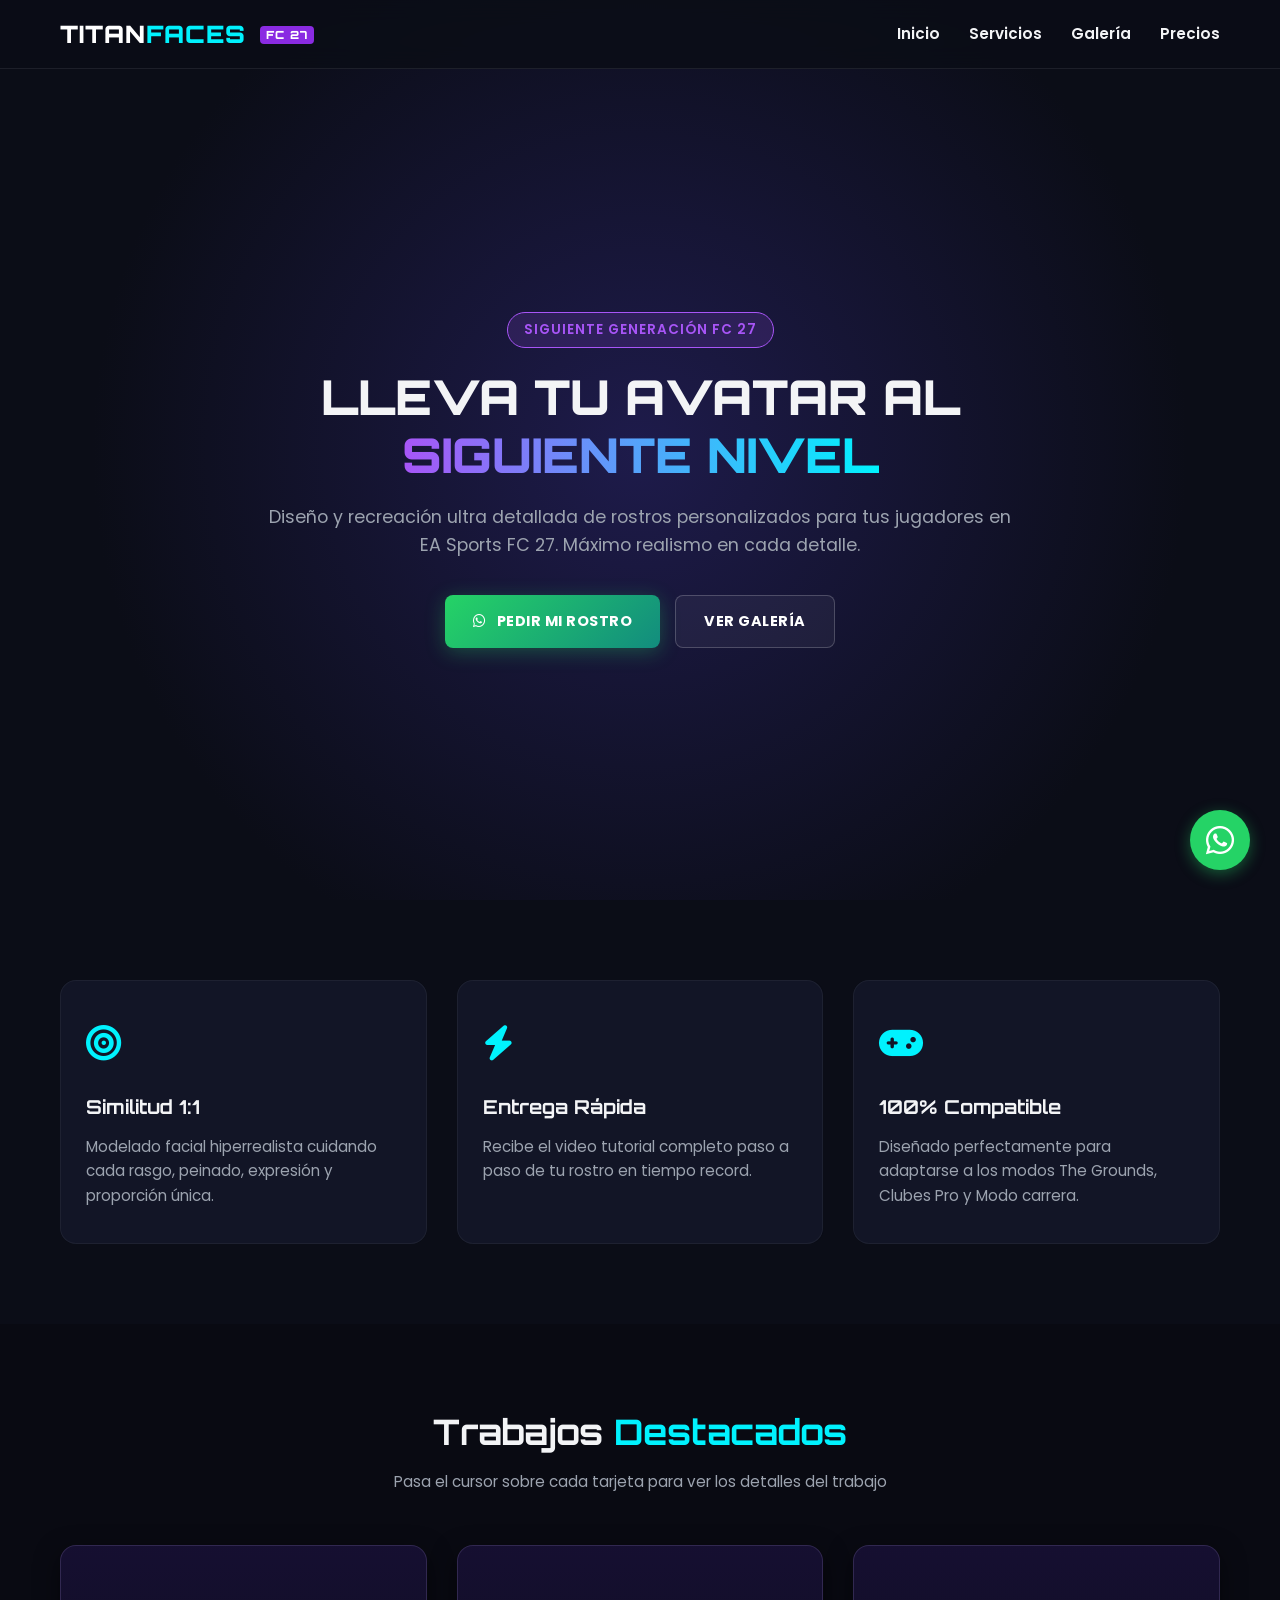
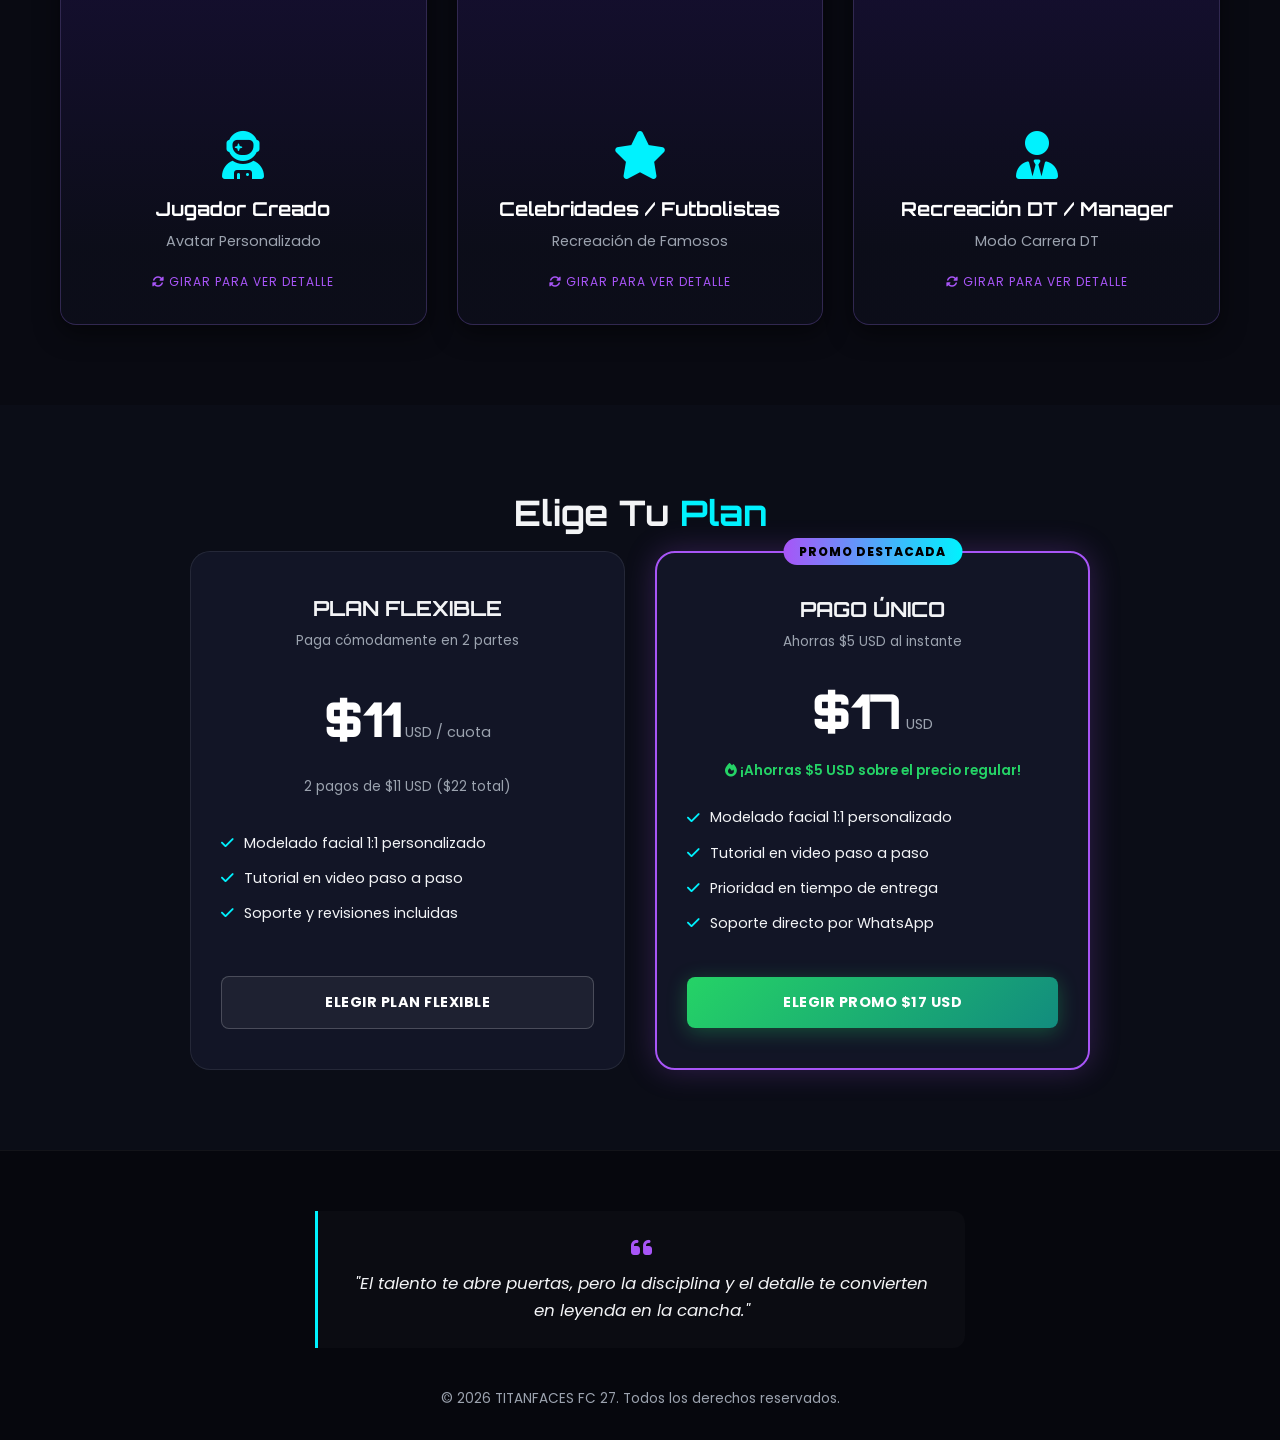
==== index.html @ 2d02bc4e "Add files via upload" ====
<!DOCTYPE html>
<html lang="es">
<head>
  <meta charset="UTF-8">
  <meta name="viewport" content="width=device-width, initial-scale=1.0">
  <title>TitanFaces - Rostros Personalizados FC 27</title>
  <link rel="stylesheet" href="style.css">
  <!-- Google Fonts & Font Awesome Icons -->
  <link rel="preconnect" href="https://fonts.googleapis.com">
  <link rel="preconnect" href="https://fonts.gstatic.com" crossorigin>
  <link href="https://fonts.googleapis.com/css2?family=Orbitron:wght@600;800;900&family=Poppins:wght@300;400;600;700&display=swap" rel="stylesheet">
  <link rel="stylesheet" href="https://cdnjs.cloudflare.com/ajax/libs/font-awesome/6.4.0/css/all.min.css">
</head>
<body>

  <!-- Encabezado / Navegación -->
  <header class="header">
    <div class="container logo-container">
      <a href="#" class="logo">TITAN<span>FACES</span> <small>FC 27</small></a>
      <nav class="nav">
        <a href="#inicio">Inicio</a>
        <a href="#servicios">Servicios</a>
        <a href="#galeria">Galería</a>
        <a href="#precios">Precios</a>
      </nav>
    </div>
  </header>

  <!-- Sección Hero / Principal -->
  <section id="inicio" class="hero">
    <div class="hero-overlay"></div>
    <div class="container hero-content">
      <span class="badge">Siguiente Generación FC 27</span>
      <h1>LLEVA TU AVATAR AL <span>SIGUIENTE NIVEL</span></h1>
      <p>Diseño y recreación ultra detallada de rostros personalizados para tus jugadores en EA Sports FC 27. Máximo realismo en cada detalle.</p>
      <div class="hero-buttons">
        <a href="https://wa.me/5412345678?text=Hola,%20quiero%20cotizar%20un%20rostro%20personalizado%20para%20FC%2027" class="btn btn-primary" target="_blank">
          <i class="fa-brands fa-whatsapp"></i> Pedir Mi Rostro
        </a>
        <a href="#galeria" class="btn btn-secondary">Ver Galería</a>
      </div>
    </div>
  </section>

  <!-- Características / Por qué elegirnos -->
  <section id="servicios" class="features">
    <div class="container grid-3">
      <div class="card">
        <div class="card-icon"><i class="fa-solid fa-bullseye"></i></div>
        <h3>Similitud 1:1</h3>
        <p>Modelado facial hiperrealista cuidando cada rasgo, peinado, expresión y proporción única.</p>
      </div>
      <div class="card">
        <div class="card-icon"><i class="fa-solid fa-bolt"></i></div>
        <h3>Entrega Rápida</h3>
        <p>Recibe el video tutorial completo paso a paso de tu rostro en tiempo record.</p>
      </div>
      <div class="card">
        <div class="card-icon"><i class="fa-solid fa-gamepad"></i></div>
        <h3>100% Compatible</h3>
        <p>Diseñado perfectamente para adaptarse a los modos The Grounds, Clubes Pro y Modo carrera.</p>
      </div>
    </div>
  </section>

  <!-- Galería / Muestra de Rostros con Giro 180° -->
  <section id="galeria" class="gallery">
    <div class="container">
      <h2 class="section-title">Trabajos <span>Destacados</span></h2>
      <p class="gallery-subtitle">Pasa el cursor sobre cada tarjeta para ver los detalles del trabajo</p>
      
      <div class="grid-3">

        <!-- Tarjeta 1 -->
        <div class="flip-card">
          <div class="flip-card-inner">
            <!-- Frente -->
            <div class="flip-card-front" style="background-image: url('tu-foto-1.jpg');">
              <div class="card-overlay"></div>
              <div class="card-front-content">
                <i class="fa-solid fa-user-astronaut front-icon"></i>
                <h4>Jugador Creado</h4>
                <p>Avatar Personalizado</p>
                <span class="flip-hint"><i class="fa-solid fa-rotate"></i> Girar para ver detalle</span>
              </div>
            </div>
            <!-- Dorso (180°) -->
            <div class="flip-card-back" style="background-image: url('tu-foto-1.jpg');">
              <div class="card-back-darken"></div>
              <div class="card-back-content">
                <h4>Detalles de Recreación</h4>
                <ul>
                  <li><i class="fa-solid fa-check"></i> Escaneo facial basado en fotos reales</li>
                  <li><i class="fa-solid fa-check"></i> Proporciones de frente, nariz y mandíbula 1:1</li>
                  <li><i class="fa-solid fa-check"></i> Tono de piel y peinado exactos</li>
                </ul>
                <a href="https://wa.me/5412345678?text=Hola,%20quiero%20un%20rostro%20como%20el%20Jugador%20Creado" class="btn-card-action" target="_blank">Pedir este estilo</a>
              </div>
            </div>
          </div>
        </div>

        <!-- Tarjeta 2 -->
        <div class="flip-card">
          <div class="flip-card-inner">
            <!-- Frente -->
            <div class="flip-card-front" style="background-image: url('tu-foto-2.jpg');">
              <div class="card-overlay"></div>
              <div class="card-front-content">
                <i class="fa-solid fa-star front-icon"></i>
                <h4>Celebridades / Futbolistas</h4>
                <p>Recreación de Famosos</p>
                <span class="flip-hint"><i class="fa-solid fa-rotate"></i> Girar para ver detalle</span>
              </div>
            </div>
            <!-- Dorso (180°) -->
            <div class="flip-card-back" style="background-image: url('tu-foto-2.jpg');">
              <div class="card-back-darken"></div>
              <div class="card-back-content">
                <h4>Detalles de Recreación</h4>
                <ul>
                  <li><i class="fa-solid fa-check"></i> Réplica de estrellas y celebridades mundialmente conocidas</li>
                  <li><i class="fa-solid fa-check"></i> Modelado de ojos, cejas y expresiones icónicas</li>
                  <li><i class="fa-solid fa-check"></i> Ajuste perfecto para lucir en la cancha</li>
                </ul>
                <a href="https://wa.me/5412345678?text=Hola,%20quiero%20un%20rostro%20de%20Celebridad/Futbolista" class="btn-card-action" target="_blank">Pedir este estilo</a>
              </div>
            </div>
          </div>
        </div>

        <!-- Tarjeta 3 -->
        <div class="flip-card">
          <div class="flip-card-inner">
            <!-- Frente -->
            <div class="flip-card-front" style="background-image: url('tu-foto-3.jpg');">
              <div class="card-overlay"></div>
              <div class="card-front-content">
                <i class="fa-solid fa-user-tie front-icon"></i>
                <h4>Recreación DT / Manager</h4>
                <p>Modo Carrera DT</p>
                <span class="flip-hint"><i class="fa-solid fa-rotate"></i> Girar para ver detalle</span>
              </div>
            </div>
            <!-- Dorso (180°) -->
            <div class="flip-card-back" style="background-image: url('tu-foto-3.jpg');">
              <div class="card-back-darken"></div>
              <div class="card-back-content">
                <h4>Detalles de Recreación</h4>
                <ul>
                  <li><i class="fa-solid fa-check"></i> Rostro realista para Directores Técnicos</li>
                  <li><i class="fa-solid fa-check"></i> Rasgos maduros y expresiones de liderazgo</li>
                  <li><i class="fa-solid fa-check"></i> Ideal para vivir tu propio Modo Carrera DT</li>
                </ul>
                <a href="https://wa.me/5412345678?text=Hola,%20quiero%20un%20rostro%20para%20DT/Manager" class="btn-card-action" target="_blank">Pedir este estilo</a>
              </div>
            </div>
          </div>
        </div>

      </div>
    </div>
  </section>

  <!-- Sección Precios -->
  <section id="precios" class="pricing">
    <div class="container">
      <h2 class="section-title">Elige Tu <span>Plan</span></h2>
      <div class="pricing-grid">
        
        <!-- Opción 1 -->
        <div class="pricing-card">
          <div class="pricing-header">
            <h3>PLAN FLEXIBLE</h3>
            <p>Paga cómodamente en 2 partes</p>
          </div>
          <div class="price">
            <span class="amount">$11</span>
            <span class="currency">USD / cuota</span>
          </div>
          <p class="total-text">2 pagos de $11 USD ($22 total)</p>
          <ul class="pricing-features">
            <li><i class="fa-solid fa-check"></i> Modelado facial 1:1 personalizado</li>
            <li><i class="fa-solid fa-check"></i> Tutorial en video paso a paso</li>
            <li><i class="fa-solid fa-check"></i> Soporte y revisiones incluidas</li>
          </ul>
          <a href="https://wa.me/5412345678?text=Hola,%20quiero%20el%20Plan%20Flexible%20(2%20pagos%20de%2011%20USD)" class="btn btn-secondary btn-full" target="_blank">Elegir Plan Flexible</a>
        </div>

        <!-- Opción 2 -->
        <div class="pricing-card popular">
          <div class="popular-badge">PROMO DESTACADA</div>
          <div class="pricing-header">
            <h3>PAGO ÚNICO</h3>
            <p>Ahorras $5 USD al instante</p>
          </div>
          <div class="price">
            <span class="amount">$17</span>
            <span class="currency">USD</span>
          </div>
          <p class="savings-text"><i class="fa-solid fa-fire"></i> ¡Ahorras $5 USD sobre el precio regular!</p>
          <ul class="pricing-features">
            <li><i class="fa-solid fa-check"></i> Modelado facial 1:1 personalizado</li>
            <li><i class="fa-solid fa-check"></i> Tutorial en video paso a paso</li>
            <li><i class="fa-solid fa-check"></i> Prioridad en tiempo de entrega</li>
            <li><i class="fa-solid fa-check"></i> Soporte directo por WhatsApp</li>
          </ul>
          <a href="https://wa.me/5412345678?text=Hola,%20quiero%20aprovechar%20la%20Promoción%20Pago%20Único%20de%2017%20USD" class="btn btn-primary btn-full" target="_blank">Elegir Promo $17 USD</a>
        </div>

      </div>
    </div>
  </section>

  <!-- Botón Flotante de WhatsApp -->
  <a href="https://wa.me/5491133308593?text=Hola,%20me%20gustaría%20obtener%20información%20sobre%20los%20rostros%20personalizados" class="whatsapp-float" target="_blank" aria-label="Contacto por WhatsApp">
    <i class="fa-brands fa-whatsapp"></i>
  </a>

  <!-- Pie de Página -->
  <footer class="footer">
    <div class="container">
      <div class="quote-box">
        <i class="fa-solid fa-quote-left quote-icon"></i>
        <p class="quote-text">"El talento te abre puertas, pero la disciplina y el detalle te convierten en leyenda en la cancha."</p>
      </div>
      <div class="footer-bottom">
        <p>&copy; 2026 TITANFACES FC 27. Todos los derechos reservados.</p>
      </div>
    </div>
  </footer>

</body>
</html>
---- style.css ----
/* ==========================================
   RESET Y VARIABLES GLOBALES
   ========================================== */
:root {
  --bg-dark: #0b0d17;
  --bg-card: rgba(22, 27, 46, 0.7);
  --primary: #8a2be2;
  --primary-neon: #a855f7;
  --accent: #00f2fe;
  --text-main: #f3f4f6;
  --text-muted: #9ca3af;
  --font-title: 'Orbitron', sans-serif;
  --font-body: 'Poppins', sans-serif;
}

* {
  margin: 0;
  padding: 0;
  box-sizing: border-box;
}

html {
  scroll-behavior: smooth;
}

body {
  background-color: var(--bg-dark);
  color: var(--text-main);
  font-family: var(--font-body);
  line-height: 1.6;
  overflow-x: hidden;
}

.container {
  max-width: 1200px;
  margin: 0 auto;
  padding: 0 20px;
}

/* ==========================================
   ENCABEZADO / NAV
   ========================================== */
.header {
  position: fixed;
  top: 0;
  width: 100%;
  z-index: 100;
  background: rgba(11, 13, 23, 0.85);
  backdrop-filter: blur(12px);
  border-bottom: 1px solid rgba(255, 255, 255, 0.08);
  padding: 15px 0;
}

.logo-container {
  display: flex;
  justify-content: space-between;
  align-items: center;
}

.logo {
  font-family: var(--font-title);
  font-size: 1.5rem;
  font-weight: 900;
  color: #fff;
  text-decoration: none;
  letter-spacing: 1px;
}

.logo span {
  color: var(--accent);
}

.logo small {
  font-size: 0.7rem;
  background: var(--primary);
  padding: 2px 6px;
  border-radius: 4px;
  margin-left: 5px;
  vertical-align: middle;
}

.nav a {
  color: var(--text-main);
  text-decoration: none;
  margin-left: 25px;
  font-weight: 600;
  font-size: 0.95rem;
  transition: color 0.3s ease;
}

.nav a:hover {
  color: var(--accent);
}

/* ==========================================
   HERO SECTION
   ========================================== */
.hero {
  position: relative;
  min-height: 100vh;
  display: flex;
  align-items: center;
  justify-content: center;
  text-align: center;
  padding: 120px 0 60px;
  background: radial-gradient(circle at center, #1e1b4b 0%, var(--bg-dark) 70%);
}

.hero-content {
  position: relative;
  z-index: 2;
  max-width: 800px;
}

.badge {
  display: inline-block;
  padding: 6px 16px;
  background: rgba(168, 85, 247, 0.15);
  border: 1px solid var(--primary-neon);
  color: var(--primary-neon);
  border-radius: 50px;
  font-size: 0.85rem;
  font-weight: 600;
  text-transform: uppercase;
  letter-spacing: 1px;
  margin-bottom: 20px;
}

.hero h1 {
  font-family: var(--font-title);
  font-size: 3rem;
  line-height: 1.2;
  margin-bottom: 20px;
  font-weight: 900;
}

.hero h1 span {
  background: linear-gradient(90deg, var(--primary-neon), var(--accent));
  -webkit-background-clip: text;
  -webkit-text-fill-color: transparent;
}

.hero p {
  color: var(--text-muted);
  font-size: 1.1rem;
  margin-bottom: 35px;
}

.hero-buttons {
  display: flex;
  gap: 15px;
  justify-content: center;
  flex-wrap: wrap;
}

/* BOTONES */
.btn {
  display: inline-flex;
  align-items: center;
  justify-content: center;
  gap: 10px;
  padding: 14px 28px;
  border-radius: 8px;
  font-weight: 700;
  text-decoration: none;
  text-transform: uppercase;
  font-size: 0.9rem;
  letter-spacing: 0.5px;
  transition: all 0.3s ease;
}

.btn-primary {
  background: linear-gradient(135deg, #25d366, #128c7e);
  color: #fff;
  box-shadow: 0 4px 20px rgba(37, 211, 102, 0.3);
}

.btn-primary:hover {
  transform: translateY(-3px);
  box-shadow: 0 6px 25px rgba(37, 211, 102, 0.5);
}

.btn-secondary {
  background: rgba(255, 255, 255, 0.05);
  color: #fff;
  border: 1px solid rgba(255, 255, 255, 0.2);
}

.btn-secondary:hover {
  background: rgba(255, 255, 255, 0.15);
  border-color: #fff;
  transform: translateY(-3px);
}

/* ==========================================
   CARACTERÍSTICAS / TARJETAS
   ========================================== */
.features {
  padding: 80px 0;
}

.grid-3 {
  display: grid;
  grid-template-columns: repeat(auto-fit, minmax(300px, 1fr));
  gap: 30px;
}

.card {
  background: var(--bg-card);
  border: 1px solid rgba(255, 255, 255, 0.05);
  padding: 35px 25px;
  border-radius: 16px;
  backdrop-filter: blur(10px);
  transition: all 0.3s ease;
}

.card:hover {
  transform: translateY(-8px);
  border-color: var(--primary-neon);
  box-shadow: 0 10px 30px rgba(168, 85, 247, 0.2);
}

.card-icon {
  font-size: 2.2rem;
  color: var(--accent);
  margin-bottom: 20px;
}

.card h3 {
  font-family: var(--font-title);
  font-size: 1.2rem;
  margin-bottom: 12px;
}

.card p {
  color: var(--text-muted);
  font-size: 0.95rem;
}

/* ==========================================
   GALERÍA CON GIRO 180° (FLIP CARD EFFECT)
   ========================================== */
.gallery {
  padding: 80px 0;
  background: rgba(0, 0, 0, 0.2);
}

.section-title {
  text-align: center;
  font-family: var(--font-title);
  font-size: 2.2rem;
  margin-bottom: 10px;
}

.section-title span {
  color: var(--accent);
}

.gallery-subtitle {
  text-align: center;
  color: var(--text-muted);
  margin-bottom: 50px;
  font-size: 0.95rem;
}

/* Contenedor principal 3D */
.flip-card {
  background-color: transparent;
  height: 380px;
  perspective: 1000px;
}

.flip-card-inner {
  position: relative;
  width: 100%;
  height: 100%;
  text-align: center;
  transition: transform 0.8s cubic-bezier(0.175, 0.885, 0.32, 1.275);
  transform-style: preserve-3d;
  border-radius: 16px;
  box-shadow: 0 8px 25px rgba(0,0,0,0.5);
}

.flip-card:hover .flip-card-inner {
  transform: rotateY(180deg);
}

.flip-card-front, .flip-card-back {
  position: absolute;
  width: 100%;
  height: 100%;
  -webkit-backface-visibility: hidden;
  backface-visibility: hidden;
  border-radius: 16px;
  overflow: hidden;
  background-size: cover;
  background-position: center;
  border: 1px solid rgba(255, 255, 255, 0.1);
}

/* FRENTE */
.flip-card-front {
  background-color: #1a103c;
  display: flex;
  align-items: flex-end;
  justify-content: center;
}

.card-overlay {
  position: absolute;
  top: 0;
  left: 0;
  width: 100%;
  height: 100%;
  background: linear-gradient(to top, rgba(11, 13, 23, 0.95) 20%, rgba(11, 13, 23, 0.3) 100%);
}

.card-front-content {
  position: relative;
  z-index: 2;
  padding: 30px 20px;
  width: 100%;
}

.front-icon {
  font-size: 3rem;
  color: var(--accent);
  margin-bottom: 15px;
}

.card-front-content h4 {
  font-family: var(--font-title);
  font-size: 1.2rem;
  color: #fff;
  margin-bottom: 5px;
}

.card-front-content p {
  color: var(--text-muted);
  font-size: 0.9rem;
  margin-bottom: 15px;
}

.flip-hint {
  font-size: 0.75rem;
  color: var(--primary-neon);
  text-transform: uppercase;
  letter-spacing: 1px;
}

/* DORSO (180 DEGREES) */
.flip-card-back {
  background-color: #0d0722;
  transform: rotateY(180deg);
  display: flex;
  align-items: center;
  justify-content: center;
}

/* Fondo oscurecido para resaltar el detalle */
.card-back-darken {
  position: absolute;
  top: 0;
  left: 0;
  width: 100%;
  height: 100%;
  background: rgba(11, 13, 23, 0.88);
  backdrop-filter: blur(5px);
}

.card-back-content {
  position: relative;
  z-index: 2;
  padding: 25px;
  text-align: left;
}

.card-back-content h4 {
  font-family: var(--font-title);
  font-size: 1.1rem;
  color: var(--accent);
  margin-bottom: 15px;
  text-align: center;
}

.card-back-content ul {
  list-style: none;
  margin-bottom: 25px;
}

.card-back-content li {
  font-size: 0.85rem;
  color: var(--text-main);
  margin-bottom: 10px;
  display: flex;
  align-items: flex-start;
  gap: 8px;
}

.card-back-content li i {
  color: var(--primary-neon);
  margin-top: 3px;
}

.btn-card-action {
  display: block;
  text-align: center;
  background: var(--primary);
  color: #fff;
  text-decoration: none;
  padding: 10px;
  border-radius: 6px;
  font-weight: 600;
  font-size: 0.85rem;
  transition: background 0.3s ease;
}

.btn-card-action:hover {
  background: var(--primary-neon);
}

/* ==========================================
   SECCIÓN PRECIOS
   ========================================== */
.pricing {
  padding: 80px 0;
}

.pricing-grid {
  display: grid;
  grid-template-columns: repeat(auto-fit, minmax(300px, 1fr));
  gap: 30px;
  max-width: 900px;
  margin: 0 auto;
}

.pricing-card {
  background: var(--bg-card);
  border: 1px solid rgba(255, 255, 255, 0.08);
  border-radius: 20px;
  padding: 40px 30px;
  text-align: center;
  position: relative;
  backdrop-filter: blur(10px);
  display: flex;
  flex-direction: column;
  justify-content: space-between;
  transition: transform 0.3s ease;
}

.pricing-card:hover {
  transform: translateY(-5px);
}

.pricing-card.popular {
  border: 2px solid var(--primary-neon);
  box-shadow: 0 0 30px rgba(168, 85, 247, 0.25);
}

.popular-badge {
  position: absolute;
  top: -15px;
  left: 50%;
  transform: translateX(-50%);
  background: linear-gradient(90deg, var(--primary-neon), var(--accent));
  color: #000;
  font-weight: 800;
  font-size: 0.75rem;
  padding: 4px 16px;
  border-radius: 20px;
  text-transform: uppercase;
  letter-spacing: 1px;
}

.pricing-header h3 {
  font-family: var(--font-title);
  font-size: 1.3rem;
  margin-bottom: 5px;
}

.pricing-header p {
  color: var(--text-muted);
  font-size: 0.85rem;
  margin-bottom: 20px;
}

.price {
  margin-bottom: 10px;
}

.price .amount {
  font-family: var(--font-title);
  font-size: 3rem;
  font-weight: 900;
  color: #fff;
}

.price .currency {
  font-size: 0.9rem;
  color: var(--text-muted);
}

.total-text {
  font-size: 0.85rem;
  color: var(--text-muted);
  margin-bottom: 25px;
}

.savings-text {
  font-size: 0.85rem;
  color: #25d366;
  font-weight: 600;
  margin-bottom: 25px;
}

.pricing-features {
  list-style: none;
  text-align: left;
  margin-bottom: 30px;
}

.pricing-features li {
  font-size: 0.9rem;
  margin-bottom: 12px;
  color: var(--text-main);
  display: flex;
  align-items: center;
  gap: 10px;
}

.pricing-features li i {
  color: var(--accent);
}

.btn-full {
  width: 100%;
}

/* ==========================================
   BOTÓN FLOTANTE WHATSAPP
   ========================================== */
.whatsapp-float {
  position: fixed;
  bottom: 30px;
  right: 30px;
  width: 60px;
  height: 60px;
  background-color: #25d366;
  color: #fff;
  border-radius: 50%;
  display: flex;
  align-items: center;
  justify-content: center;
  font-size: 32px;
  box-shadow: 0 4px 15px rgba(37, 211, 102, 0.4);
  z-index: 1000;
  text-decoration: none;
  transition: all 0.3s ease;
  animation: pulse 2s infinite;
}

.whatsapp-float:hover {
  transform: scale(1.1);
  background-color: #20ba5a;
}

@keyframes pulse {
  0% { box-shadow: 0 0 0 0 rgba(37, 211, 102, 0.6); }
  70% { box-shadow: 0 0 0 15px rgba(37, 211, 102, 0); }
  100% { box-shadow: 0 0 0 0 rgba(37, 211, 102, 0); }
}

/* ==========================================
   FOOTER
   ========================================== */
.footer {
  background: #06070d;
  padding: 60px 0 30px;
  border-top: 1px solid rgba(255, 255, 255, 0.05);
  text-align: center;
}

.quote-box {
  max-width: 650px;
  margin: 0 auto 40px;
  padding: 25px;
  border-left: 3px solid var(--accent);
  background: rgba(255, 255, 255, 0.02);
  border-radius: 0 12px 12px 0;
}

.quote-icon {
  font-size: 1.5rem;
  color: var(--primary-neon);
  margin-bottom: 10px;
}

.quote-text {
  font-style: italic;
  font-size: 1.05rem;
  color: var(--text-main);
}

.footer-bottom p {
  color: var(--text-muted);
  font-size: 0.85rem;
}

/* RESPONSIVE */
@media (max-width: 768px) {
  .hero h1 {
    font-size: 2.1rem;
  }
  .nav {
    display: none;
  }
  .logo-container {
    justify-content: center;
  }
}
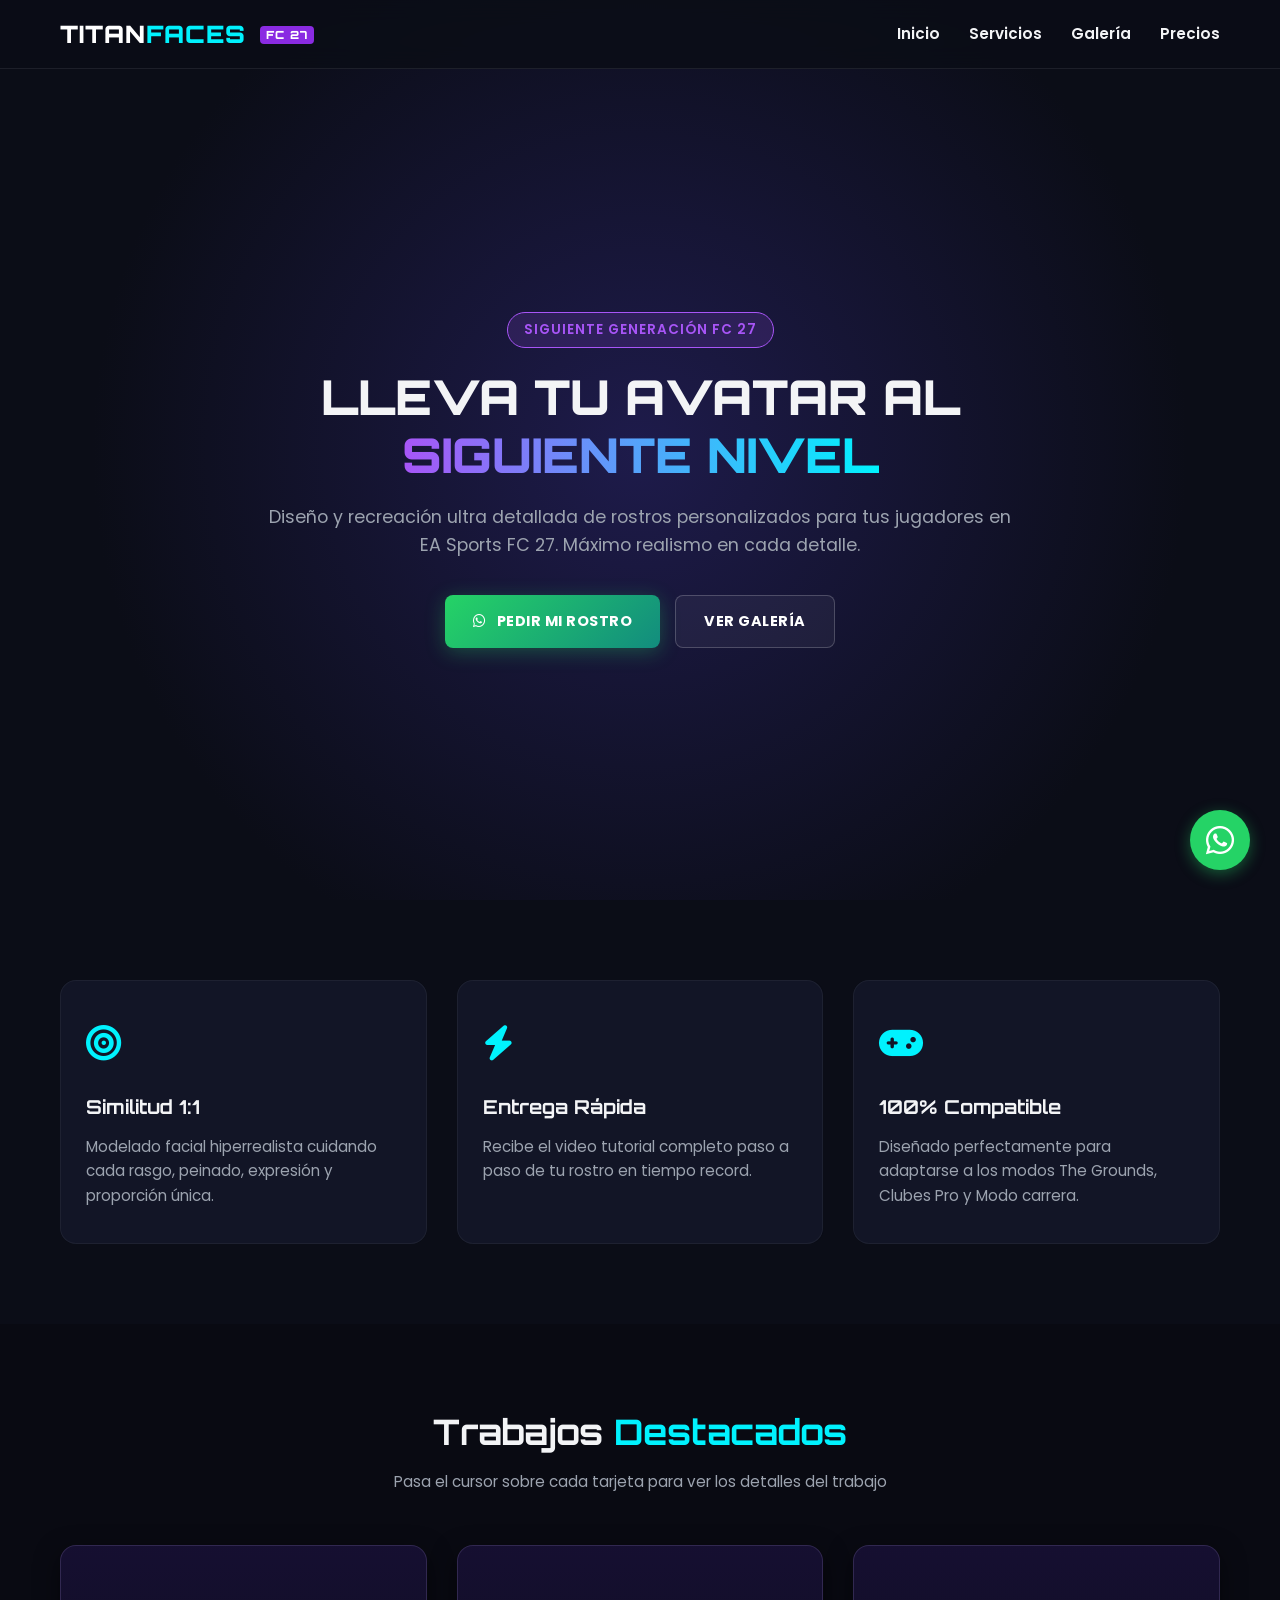
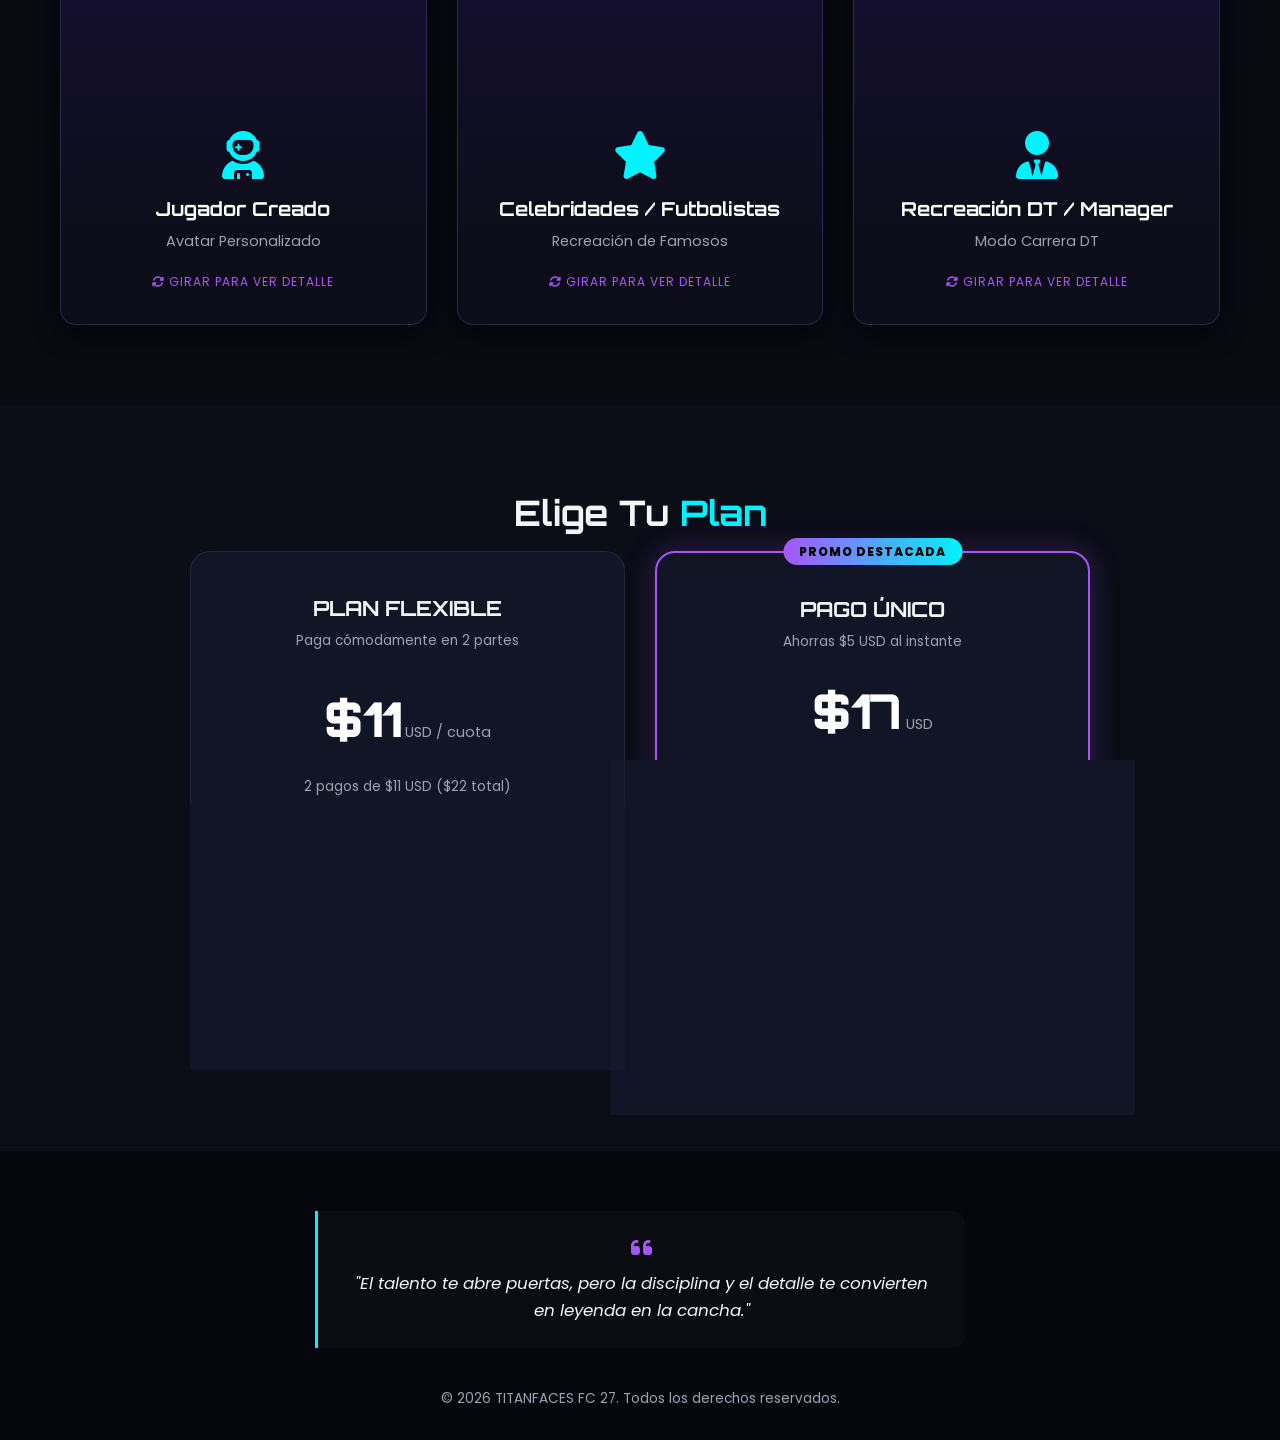
==== commit 46f7c435: "Add files via upload" ====
--- a/index.html
+++ b/index.html
@@ -213,7 +213,7 @@
   </section>
 
   <!-- Botón Flotante de WhatsApp -->
-  <a href="https://wa.me/5491133308593?text=Hola,%20me%20gustaría%20obtener%20información%20sobre%20los%20rostros%20personalizados" class="whatsapp-float" target="_blank" aria-label="Contacto por WhatsApp">
+  <a href="https://wa.me/+541133308593?text=Hola,%20me%20gustaría%20obtener%20información%20sobre%20los%20rostros%20personalizados" class="whatsapp-float" target="_blank" aria-label="Contacto por WhatsApp">
     <i class="fa-brands fa-whatsapp"></i>
   </a>
 
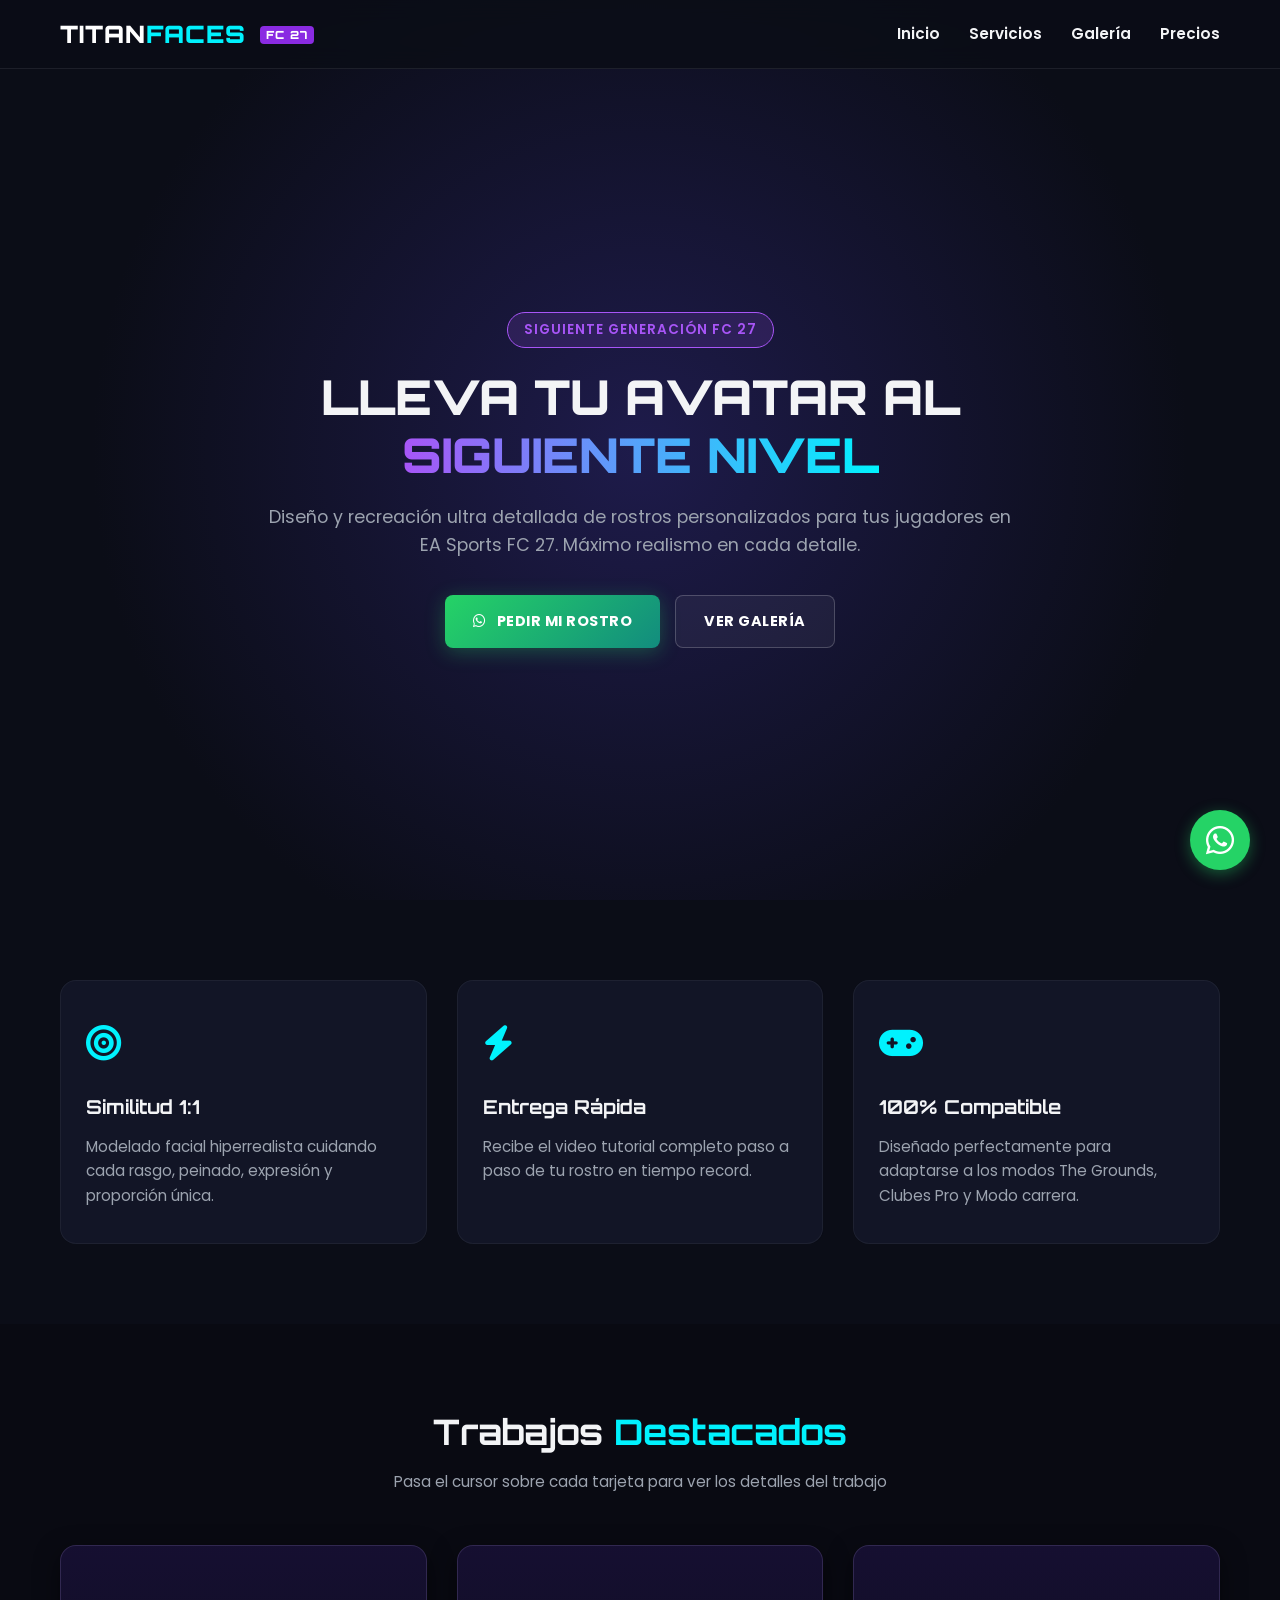
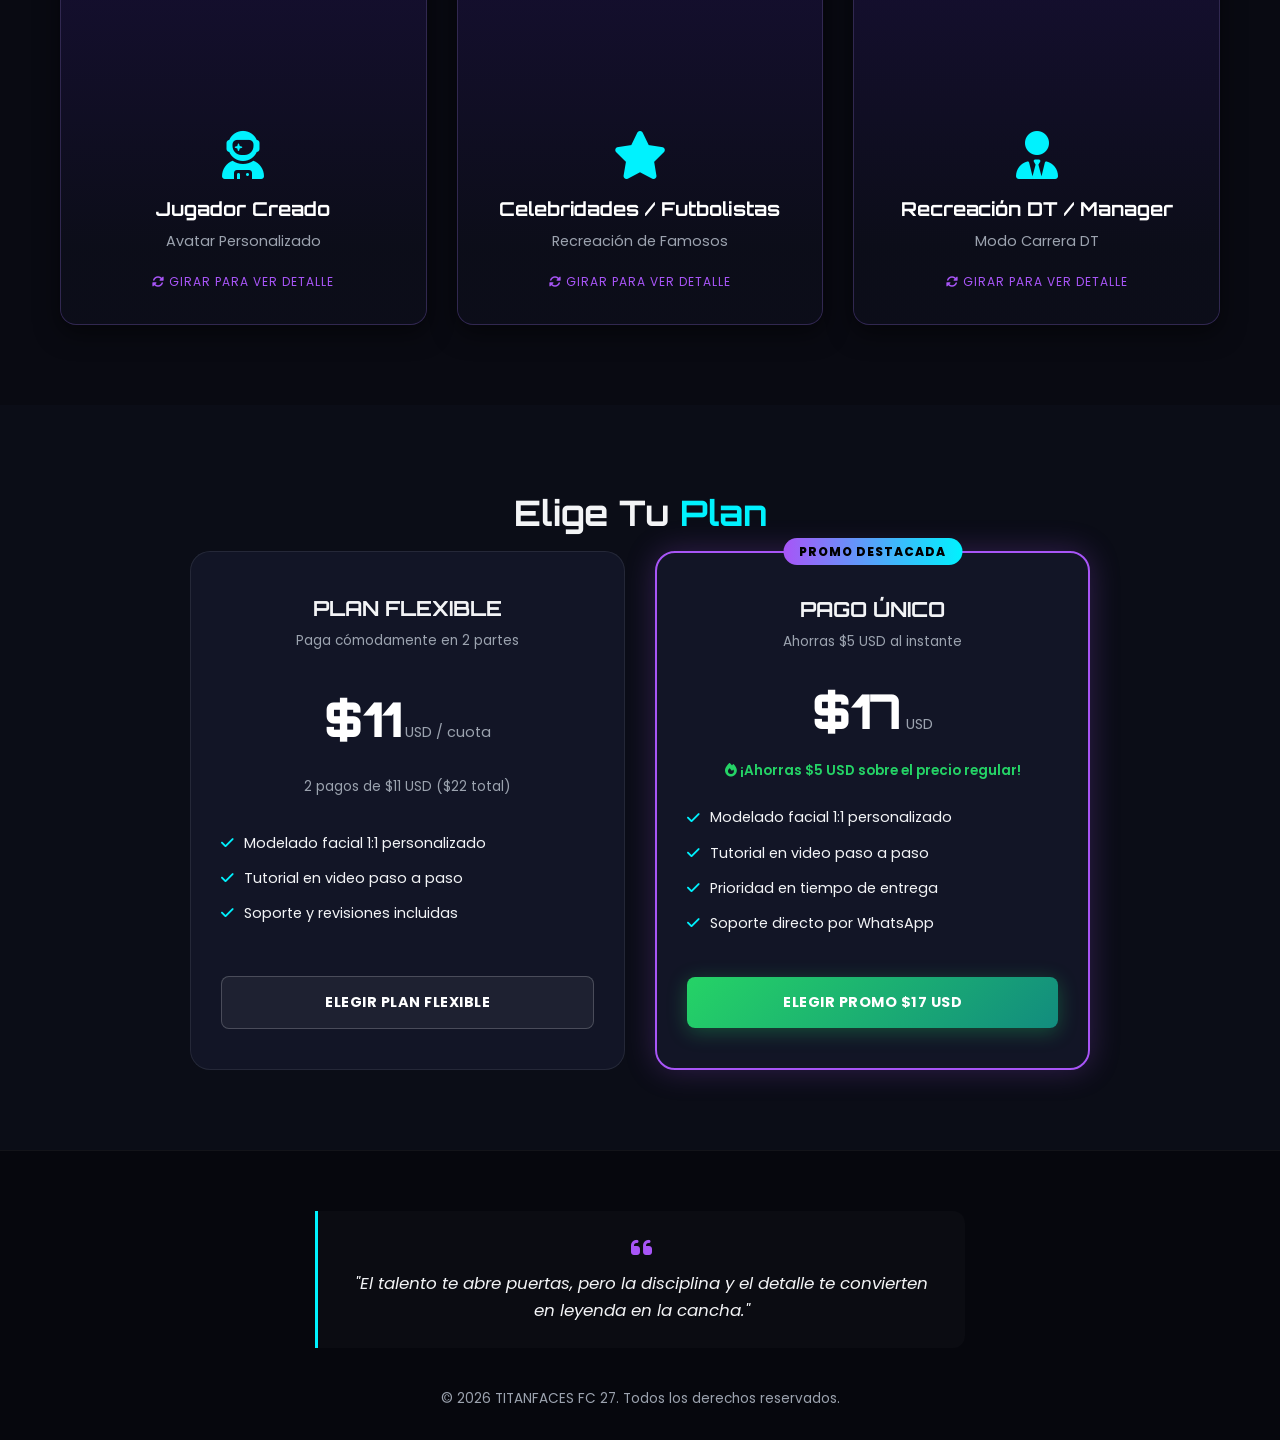
==== commit 031d38a4: "Add files via upload" ====
--- a/index.html
+++ b/index.html
@@ -34,7 +34,7 @@
       <h1>LLEVA TU AVATAR AL <span>SIGUIENTE NIVEL</span></h1>
       <p>Diseño y recreación ultra detallada de rostros personalizados para tus jugadores en EA Sports FC 27. Máximo realismo en cada detalle.</p>
       <div class="hero-buttons">
-        <a href="https://wa.me/5412345678?text=Hola,%20quiero%20cotizar%20un%20rostro%20personalizado%20para%20FC%2027" class="btn btn-primary" target="_blank">
+        <a href="https://wa.me/541133308593?text=Hola,%20quiero%20cotizar%20un%20rostro%20personalizado%20para%20FC%2027" class="btn btn-primary" target="_blank">
           <i class="fa-brands fa-whatsapp"></i> Pedir Mi Rostro
         </a>
         <a href="#galeria" class="btn btn-secondary">Ver Galería</a>
@@ -94,7 +94,7 @@
                   <li><i class="fa-solid fa-check"></i> Proporciones de frente, nariz y mandíbula 1:1</li>
                   <li><i class="fa-solid fa-check"></i> Tono de piel y peinado exactos</li>
                 </ul>
-                <a href="https://wa.me/5412345678?text=Hola,%20quiero%20un%20rostro%20como%20el%20Jugador%20Creado" class="btn-card-action" target="_blank">Pedir este estilo</a>
+                <a href="https://wa.me/541133308593?text=Hola,%20quiero%20un%20rostro%20como%20el%20Jugador%20Creado" class="btn-card-action" target="_blank">Pedir este estilo</a>
               </div>
             </div>
           </div>
@@ -123,7 +123,7 @@
                   <li><i class="fa-solid fa-check"></i> Modelado de ojos, cejas y expresiones icónicas</li>
                   <li><i class="fa-solid fa-check"></i> Ajuste perfecto para lucir en la cancha</li>
                 </ul>
-                <a href="https://wa.me/5412345678?text=Hola,%20quiero%20un%20rostro%20de%20Celebridad/Futbolista" class="btn-card-action" target="_blank">Pedir este estilo</a>
+                <a href="https://wa.me/541133308593?text=Hola,%20quiero%20un%20rostro%20de%20Celebridad/Futbolista" class="btn-card-action" target="_blank">Pedir este estilo</a>
               </div>
             </div>
           </div>
@@ -152,7 +152,7 @@
                   <li><i class="fa-solid fa-check"></i> Rasgos maduros y expresiones de liderazgo</li>
                   <li><i class="fa-solid fa-check"></i> Ideal para vivir tu propio Modo Carrera DT</li>
                 </ul>
-                <a href="https://wa.me/5412345678?text=Hola,%20quiero%20un%20rostro%20para%20DT/Manager" class="btn-card-action" target="_blank">Pedir este estilo</a>
+                <a href="https://wa.me/541133308593?text=Hola,%20quiero%20un%20rostro%20para%20DT/Manager" class="btn-card-action" target="_blank">Pedir este estilo</a>
               </div>
             </div>
           </div>
@@ -184,7 +184,7 @@
             <li><i class="fa-solid fa-check"></i> Tutorial en video paso a paso</li>
             <li><i class="fa-solid fa-check"></i> Soporte y revisiones incluidas</li>
           </ul>
-          <a href="https://wa.me/5412345678?text=Hola,%20quiero%20el%20Plan%20Flexible%20(2%20pagos%20de%2011%20USD)" class="btn btn-secondary btn-full" target="_blank">Elegir Plan Flexible</a>
+          <a href="https://wa.me/541133308593?text=Hola,%20quiero%20el%20Plan%20Flexible%20(2%20pagos%20de%2011%20USD)" class="btn btn-secondary btn-full" target="_blank">Elegir Plan Flexible</a>
         </div>
 
         <!-- Opción 2 -->
@@ -205,7 +205,7 @@
             <li><i class="fa-solid fa-check"></i> Prioridad en tiempo de entrega</li>
             <li><i class="fa-solid fa-check"></i> Soporte directo por WhatsApp</li>
           </ul>
-          <a href="https://wa.me/5412345678?text=Hola,%20quiero%20aprovechar%20la%20Promoción%20Pago%20Único%20de%2017%20USD" class="btn btn-primary btn-full" target="_blank">Elegir Promo $17 USD</a>
+          <a href="https://wa.me/541133308593?text=Hola,%20quiero%20aprovechar%20la%20Promoción%20Pago%20Único%20de%2017%20USD" class="btn btn-primary btn-full" target="_blank">Elegir Promo $17 USD</a>
         </div>
 
       </div>
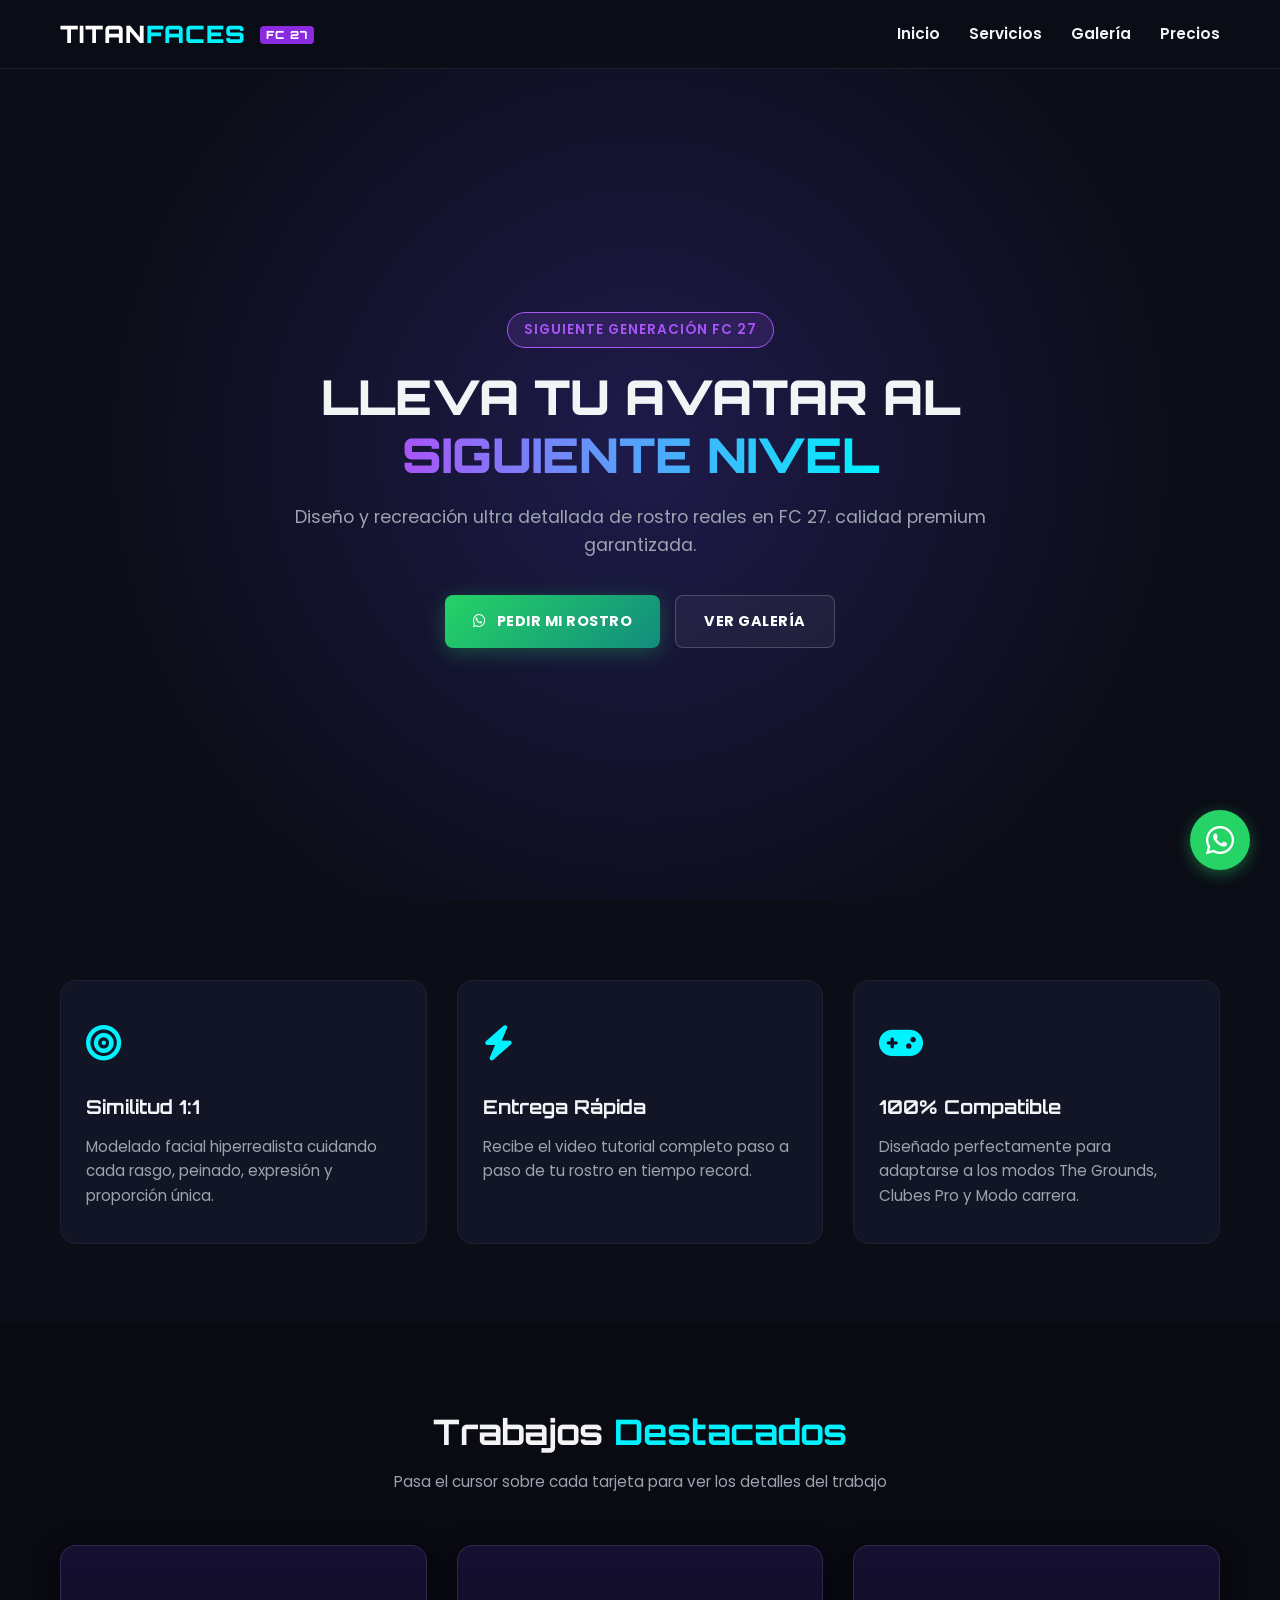
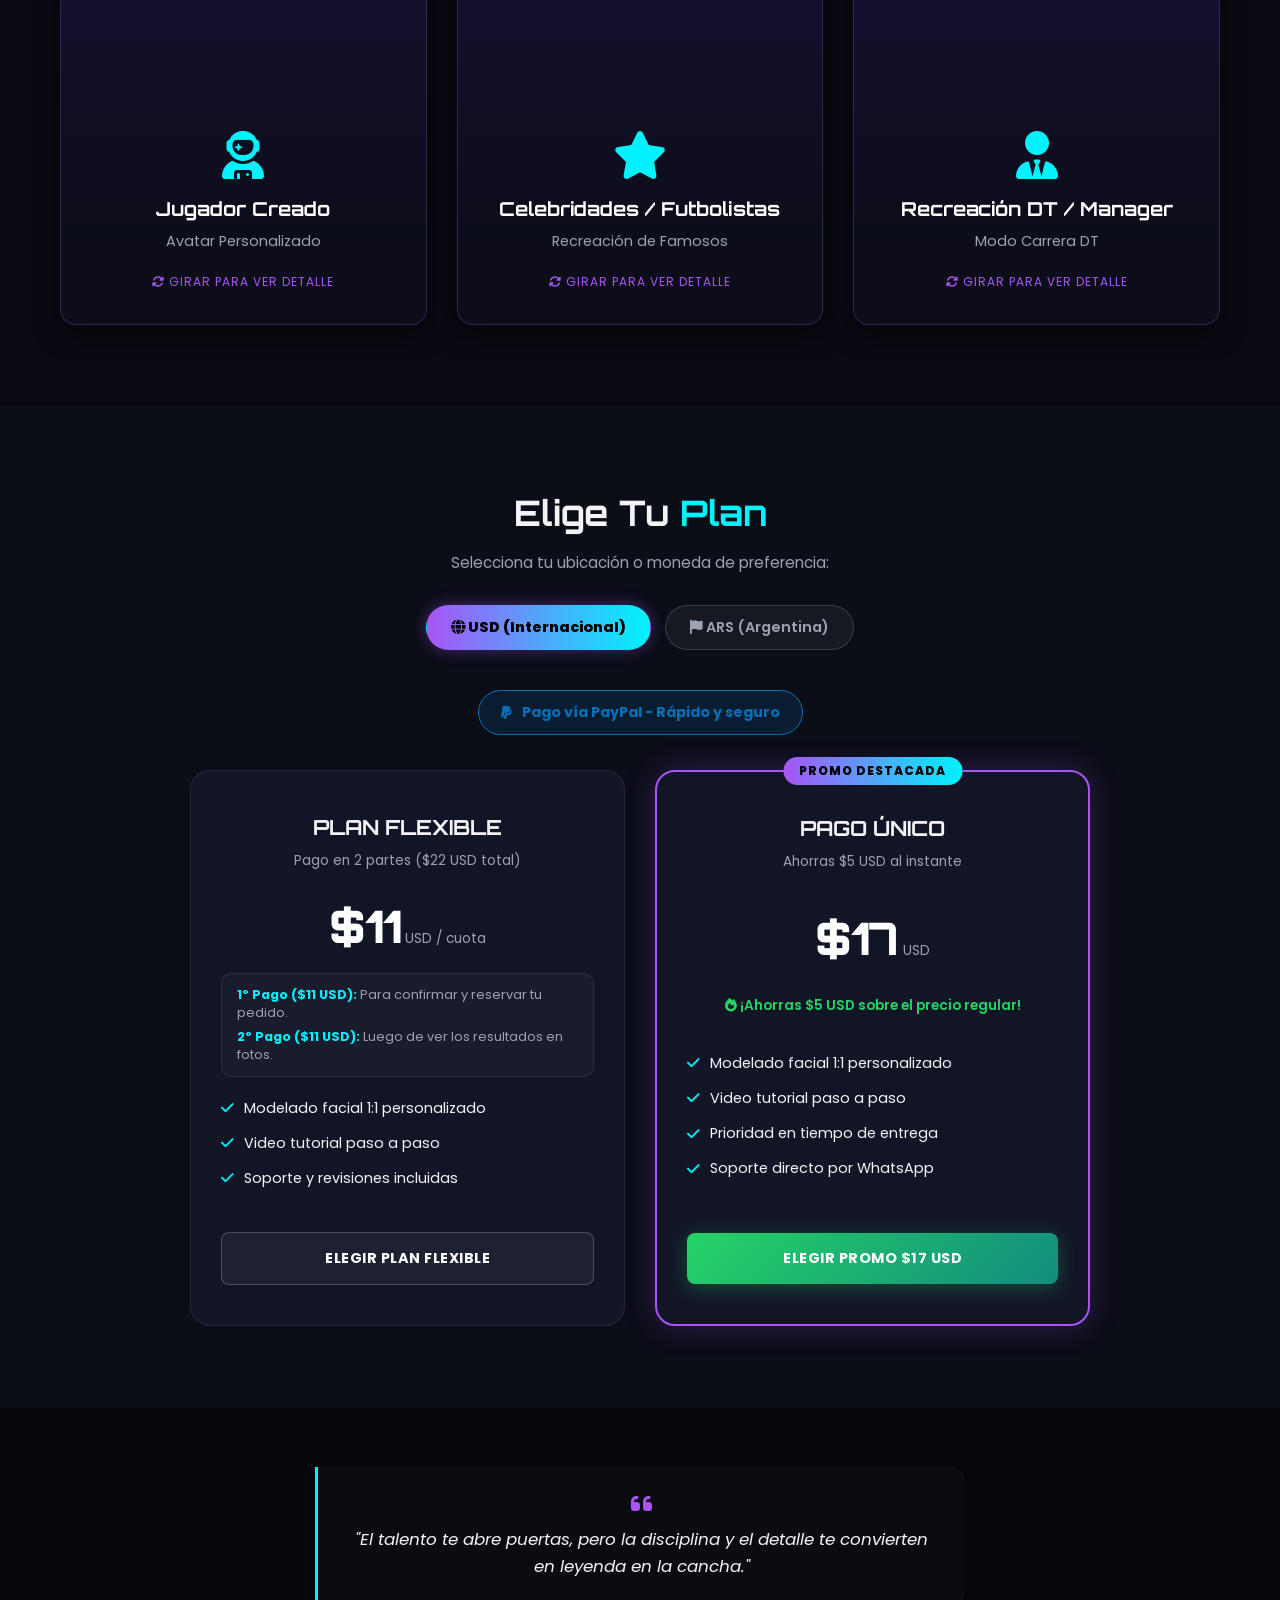
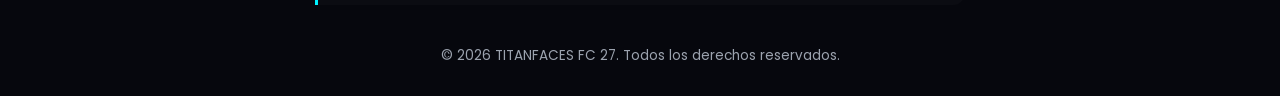
==== commit 51337e74: "Add files via upload" ====
--- a/index.html
+++ b/index.html
@@ -32,7 +32,7 @@
     <div class="container hero-content">
       <span class="badge">Siguiente Generación FC 27</span>
       <h1>LLEVA TU AVATAR AL <span>SIGUIENTE NIVEL</span></h1>
-      <p>Diseño y recreación ultra detallada de rostros personalizados para tus jugadores en EA Sports FC 27. Máximo realismo en cada detalle.</p>
+      <p>Diseño y recreación ultra detallada de rostro reales en FC 27. calidad premium garantizada.</p>
       <div class="hero-buttons">
         <a href="https://wa.me/541133308593?text=Hola,%20quiero%20cotizar%20un%20rostro%20personalizado%20para%20FC%2027" class="btn btn-primary" target="_blank">
           <i class="fa-brands fa-whatsapp"></i> Pedir Mi Rostro
@@ -75,7 +75,7 @@
         <div class="flip-card">
           <div class="flip-card-inner">
             <!-- Frente -->
-            <div class="flip-card-front" style="background-image: url('tu-foto-1.jpg');">
+            <div class="flip-card-front" style="background-image: url('1000303642.jpg');">
               <div class="card-overlay"></div>
               <div class="card-front-content">
                 <i class="fa-solid fa-user-astronaut front-icon"></i>
@@ -85,7 +85,7 @@
               </div>
             </div>
             <!-- Dorso (180°) -->
-            <div class="flip-card-back" style="background-image: url('tu-foto-1.jpg');">
+            <div class="flip-card-back" style="background-image: url('1000303642.jpg');">
               <div class="card-back-darken"></div>
               <div class="card-back-content">
                 <h4>Detalles de Recreación</h4>
@@ -104,7 +104,7 @@
         <div class="flip-card">
           <div class="flip-card-inner">
             <!-- Frente -->
-            <div class="flip-card-front" style="background-image: url('tu-foto-2.jpg');">
+            <div class="flip-card-front" style="background-image: url('1000301912.jpg');">
               <div class="card-overlay"></div>
               <div class="card-front-content">
                 <i class="fa-solid fa-star front-icon"></i>
@@ -114,13 +114,13 @@
               </div>
             </div>
             <!-- Dorso (180°) -->
-            <div class="flip-card-back" style="background-image: url('tu-foto-2.jpg');">
+            <div class="flip-card-back" style="background-image: url('1000301912.jpg');">
               <div class="card-back-darken"></div>
               <div class="card-back-content">
                 <h4>Detalles de Recreación</h4>
                 <ul>
                   <li><i class="fa-solid fa-check"></i> Réplica de estrellas y celebridades mundialmente conocidas</li>
-                  <li><i class="fa-solid fa-check"></i> Modelado de ojos, cejas y expresiones icónicas</li>
+                  <li><i class="fa-solid fa-check"></i> Modelado de ojos, cejas, barba y expresiones icónicas</li>
                   <li><i class="fa-solid fa-check"></i> Ajuste perfecto para lucir en la cancha</li>
                 </ul>
                 <a href="https://wa.me/541133308593?text=Hola,%20quiero%20un%20rostro%20de%20Celebridad/Futbolista" class="btn-card-action" target="_blank">Pedir este estilo</a>
@@ -133,7 +133,7 @@
         <div class="flip-card">
           <div class="flip-card-inner">
             <!-- Frente -->
-            <div class="flip-card-front" style="background-image: url('tu-foto-3.jpg');">
+            <div class="flip-card-front" style="background-image: url('1000305915.jpg');">
               <div class="card-overlay"></div>
               <div class="card-front-content">
                 <i class="fa-solid fa-user-tie front-icon"></i>
@@ -143,7 +143,7 @@
               </div>
             </div>
             <!-- Dorso (180°) -->
-            <div class="flip-card-back" style="background-image: url('tu-foto-3.jpg');">
+            <div class="flip-card-back" style="background-image: url('1000305915.jpg');">
               <div class="card-back-darken"></div>
               <div class="card-back-content">
                 <h4>Detalles de Recreación</h4>
@@ -166,46 +166,124 @@
   <section id="precios" class="pricing">
     <div class="container">
       <h2 class="section-title">Elige Tu <span>Plan</span></h2>
-      <div class="pricing-grid">
-        
-        <!-- Opción 1 -->
-        <div class="pricing-card">
-          <div class="pricing-header">
-            <h3>PLAN FLEXIBLE</h3>
-            <p>Paga cómodamente en 2 partes</p>
-          </div>
-          <div class="price">
-            <span class="amount">$11</span>
-            <span class="currency">USD / cuota</span>
-          </div>
-          <p class="total-text">2 pagos de $11 USD ($22 total)</p>
-          <ul class="pricing-features">
-            <li><i class="fa-solid fa-check"></i> Modelado facial 1:1 personalizado</li>
-            <li><i class="fa-solid fa-check"></i> Tutorial en video paso a paso</li>
-            <li><i class="fa-solid fa-check"></i> Soporte y revisiones incluidas</li>
-          </ul>
-          <a href="https://wa.me/541133308593?text=Hola,%20quiero%20el%20Plan%20Flexible%20(2%20pagos%20de%2011%20USD)" class="btn btn-secondary btn-full" target="_blank">Elegir Plan Flexible</a>
-        </div>
-
-        <!-- Opción 2 -->
-        <div class="pricing-card popular">
-          <div class="popular-badge">PROMO DESTACADA</div>
-          <div class="pricing-header">
-            <h3>PAGO ÚNICO</h3>
-            <p>Ahorras $5 USD al instante</p>
-          </div>
-          <div class="price">
-            <span class="amount">$17</span>
-            <span class="currency">USD</span>
-          </div>
-          <p class="savings-text"><i class="fa-solid fa-fire"></i> ¡Ahorras $5 USD sobre el precio regular!</p>
-          <ul class="pricing-features">
-            <li><i class="fa-solid fa-check"></i> Modelado facial 1:1 personalizado</li>
-            <li><i class="fa-solid fa-check"></i> Tutorial en video paso a paso</li>
-            <li><i class="fa-solid fa-check"></i> Prioridad en tiempo de entrega</li>
-            <li><i class="fa-solid fa-check"></i> Soporte directo por WhatsApp</li>
-          </ul>
-          <a href="https://wa.me/541133308593?text=Hola,%20quiero%20aprovechar%20la%20Promoción%20Pago%20Único%20de%2017%20USD" class="btn btn-primary btn-full" target="_blank">Elegir Promo $17 USD</a>
+      <p class="pricing-subtitle">Selecciona tu ubicación o moneda de preferencia:</p>
+      
+      <!-- Selector de Moneda / Región -->
+      <div class="currency-toggle-wrapper">
+        <input type="radio" id="usd-toggle" name="currency-toggle" checked>
+        <label for="usd-toggle" class="toggle-btn"><i class="fa-solid fa-globe"></i> USD (Internacional)</label>
+
+        <input type="radio" id="ars-toggle" name="currency-toggle">
+        <label for="ars-toggle" class="toggle-btn"><i class="fa-solid fa-flag"></i> ARS (Argentina)</label>
+
+        <!-- Bloque Precios Internacional (USD) -->
+        <div class="pricing-group usd-group">
+          <div class="payment-method-badge paypal-badge">
+            <i class="fa-brands fa-paypal"></i> Pago vía PayPal - Rápido y seguro
+          </div>
+          <div class="pricing-grid">
+            
+            <!-- Opción 1 USD -->
+            <div class="pricing-card">
+              <div class="pricing-header">
+                <h3>PLAN FLEXIBLE</h3>
+                <p>Pago en 2 partes ($22 USD total)</p>
+              </div>
+              <div class="price">
+                <span class="amount">$11</span>
+                <span class="currency">USD / cuota</span>
+              </div>
+              
+              <div class="payment-steps">
+                <p><span>1º Pago ($11 USD):</span> Para confirmar y reservar tu pedido.</p>
+                <p><span>2º Pago ($11 USD):</span> Luego de ver los resultados en fotos.</p>
+              </div>
+
+              <ul class="pricing-features">
+                <li><i class="fa-solid fa-check"></i> Modelado facial 1:1 personalizado</li>
+                <li><i class="fa-solid fa-check"></i> Video tutorial paso a paso</li>
+                <li><i class="fa-solid fa-check"></i> Soporte y revisiones incluidas</li>
+              </ul>
+              <a href="https://wa.me/541133308593?text=Hola,%20quiero%20el%20Plan%20Flexible%20en%20USD%20(2%20pagos%20de%2011%20USD)" class="btn btn-secondary btn-full" target="_blank">Elegir Plan Flexible</a>
+            </div>
+
+            <!-- Opción 2 USD -->
+            <div class="pricing-card popular">
+              <div class="popular-badge">PROMO DESTACADA</div>
+              <div class="pricing-header">
+                <h3>PAGO ÚNICO</h3>
+                <p>Ahorras $5 USD al instante</p>
+              </div>
+              <div class="price">
+                <span class="amount">$17</span>
+                <span class="currency">USD</span>
+              </div>
+              <p class="savings-text"><i class="fa-solid fa-fire"></i> ¡Ahorras $5 USD sobre el precio regular!</p>
+              <ul class="pricing-features">
+                <li><i class="fa-solid fa-check"></i> Modelado facial 1:1 personalizado</li>
+                <li><i class="fa-solid fa-check"></i> Video tutorial paso a paso</li>
+                <li><i class="fa-solid fa-check"></i> Prioridad en tiempo de entrega</li>
+                <li><i class="fa-solid fa-check"></i> Soporte directo por WhatsApp</li>
+              </ul>
+              <a href="https://wa.me/541133308593?text=Hola,%20quiero%20aprovechar%20la%20Promoción%20Pago%20Único%20de%2017%20USD" class="btn btn-primary btn-full" target="_blank">Elegir Promo $17 USD</a>
+            </div>
+
+          </div>
+        </div>
+
+        <!-- Bloque Precios Argentina (ARS) -->
+        <div class="pricing-group ars-group">
+          <div class="payment-method-badge mp-badge">
+            <i class="fa-solid fa-wallet"></i> Pago vía MercadoPago - Rápido y seguro
+          </div>
+          <div class="pricing-grid">
+            
+            <!-- Opción 1 ARS -->
+            <div class="pricing-card">
+              <div class="pricing-header">
+                <h3>PLAN FLEXIBLE</h3>
+                <p>Pago en 2 partes ($22 mil total)</p>
+              </div>
+              <div class="price">
+                <span class="amount">$11.000</span>
+                <span class="currency">ARS / cuota</span>
+              </div>
+              
+              <div class="payment-steps">
+                <p><span>1º Pago ($11 mil):</span> Para confirmar y reservar tu pedido.</p>
+                <p><span>2º Pago ($11 mil):</span> Luego de ver los resultados en fotos.</p>
+              </div>
+
+              <ul class="pricing-features">
+                <li><i class="fa-solid fa-check"></i> Modelado facial 1:1 personalizado</li>
+                <li><i class="fa-solid fa-check"></i> Video tutorial paso a paso</li>
+                <li><i class="fa-solid fa-check"></i> Soporte y revisiones incluidas</li>
+              </ul>
+              <a href="https://wa.me/541133308593?text=Hola,%20quiero%20el%20Plan%20Flexible%20en%20Pesos%20(2%20pagos%20de%20$11.000)" class="btn btn-secondary btn-full" target="_blank">Elegir Plan Flexible</a>
+            </div>
+
+            <!-- Opción 2 ARS -->
+            <div class="pricing-card popular">
+              <div class="popular-badge">PROMO DESTACADA</div>
+              <div class="pricing-header">
+                <h3>PAGO ÚNICO</h3>
+                <p>Ahorras $5 mil pesos al instante</p>
+              </div>
+              <div class="price">
+                <span class="amount">$17.000</span>
+                <span class="currency">ARS</span>
+              </div>
+              <p class="savings-text"><i class="fa-solid fa-fire"></i> ¡Ahorras $5 mil pesos sobre el precio regular!</p>
+              <ul class="pricing-features">
+                <li><i class="fa-solid fa-check"></i> Modelado facial 1:1 personalizado</li>
+                <li><i class="fa-solid fa-check"></i> Video tutorial paso a paso</li>
+                <li><i class="fa-solid fa-check"></i> Prioridad en tiempo de entrega</li>
+                <li><i class="fa-solid fa-check"></i> Soporte directo por WhatsApp</li>
+              </ul>
+              <a href="https://wa.me/541133308593?text=Hola,%20quiero%20aprovechar%20la%20Promoción%20Pago%20Único%20de%20$17.000" class="btn btn-primary btn-full" target="_blank">Elegir Promo $17 mil</a>
+            </div>
+
+          </div>
         </div>
 
       </div>
@@ -213,7 +291,7 @@
   </section>
 
   <!-- Botón Flotante de WhatsApp -->
-  <a href="https://wa.me/+541133308593?text=Hola,%20me%20gustaría%20obtener%20información%20sobre%20los%20rostros%20personalizados" class="whatsapp-float" target="_blank" aria-label="Contacto por WhatsApp">
+  <a href="https://wa.me/541133308593?text=Hola,%20me%20gustaría%20obtener%20información%20sobre%20los%20rostros%20personalizados" class="whatsapp-float" target="_blank" aria-label="Contacto por WhatsApp">
     <i class="fa-brands fa-whatsapp"></i>
   </a>
 
--- a/style.css
+++ b/style.css
@@ -263,7 +263,6 @@
   font-size: 0.95rem;
 }
 
-/* Contenedor principal 3D */
 .flip-card {
   background-color: transparent;
   height: 380px;
@@ -357,7 +356,6 @@
   justify-content: center;
 }
 
-/* Fondo oscurecido para resaltar el detalle */
 .card-back-darken {
   position: absolute;
   top: 0;
@@ -420,10 +418,86 @@
 }
 
 /* ==========================================
-   SECCIÓN PRECIOS
+   SECCIÓN PRECIOS Y FORMAS DE PAGO
    ========================================== */
 .pricing {
   padding: 80px 0;
+}
+
+.pricing-subtitle {
+  text-align: center;
+  color: var(--text-muted);
+  margin-bottom: 30px;
+  font-size: 0.95rem;
+}
+
+/* Selector de Moneda */
+.currency-toggle-wrapper {
+  text-align: center;
+}
+
+.currency-toggle-wrapper input[type="radio"] {
+  display: none;
+}
+
+.toggle-btn {
+  display: inline-block;
+  padding: 10px 24px;
+  margin: 0 5px 40px;
+  background: rgba(255, 255, 255, 0.05);
+  border: 1px solid rgba(255, 255, 255, 0.15);
+  border-radius: 30px;
+  color: var(--text-muted);
+  font-weight: 600;
+  font-size: 0.9rem;
+  cursor: pointer;
+  transition: all 0.3s ease;
+}
+
+#usd-toggle:checked ~ label[for="usd-toggle"],
+#ars-toggle:checked ~ label[for="ars-toggle"] {
+  background: linear-gradient(90deg, var(--primary-neon), var(--accent));
+  color: #000;
+  border-color: transparent;
+  font-weight: 800;
+  box-shadow: 0 0 15px rgba(168, 85, 247, 0.4);
+}
+
+/* Alternancia de Bloques */
+.pricing-group {
+  display: none;
+}
+
+#usd-toggle:checked ~ .usd-group {
+  display: block;
+}
+
+#ars-toggle:checked ~ .ars-group {
+  display: block;
+}
+
+/* Insignias de Métodos de Pago */
+.payment-method-badge {
+  display: inline-flex;
+  align-items: center;
+  gap: 10px;
+  padding: 10px 22px;
+  border-radius: 30px;
+  font-size: 0.9rem;
+  font-weight: 700;
+  margin-bottom: 35px;
+}
+
+.paypal-badge {
+  background: rgba(0, 112, 186, 0.15);
+  border: 1px solid #0070ba;
+  color: #0070ba;
+}
+
+.mp-badge {
+  background: rgba(0, 158, 227, 0.15);
+  border: 1px solid #009ee3;
+  color: #009ee3;
 }
 
 .pricing-grid {
@@ -490,20 +564,40 @@
 
 .price .amount {
   font-family: var(--font-title);
-  font-size: 3rem;
+  font-size: 2.8rem;
   font-weight: 900;
   color: #fff;
 }
 
 .price .currency {
-  font-size: 0.9rem;
-  color: var(--text-muted);
-}
-
-.total-text {
   font-size: 0.85rem;
   color: var(--text-muted);
-  margin-bottom: 25px;
+}
+
+/* Pasos de Pago en Cuotas */
+.payment-steps {
+  background: rgba(255, 255, 255, 0.03);
+  border: 1px solid rgba(255, 255, 255, 0.08);
+  border-radius: 10px;
+  padding: 12px 15px;
+  text-align: left;
+  margin-bottom: 20px;
+}
+
+.payment-steps p {
+  font-size: 0.8rem;
+  color: var(--text-muted);
+  margin-bottom: 6px;
+  line-height: 1.4;
+}
+
+.payment-steps p:last-child {
+  margin-bottom: 0;
+}
+
+.payment-steps p span {
+  color: var(--accent);
+  font-weight: 700;
 }
 
 .savings-text {
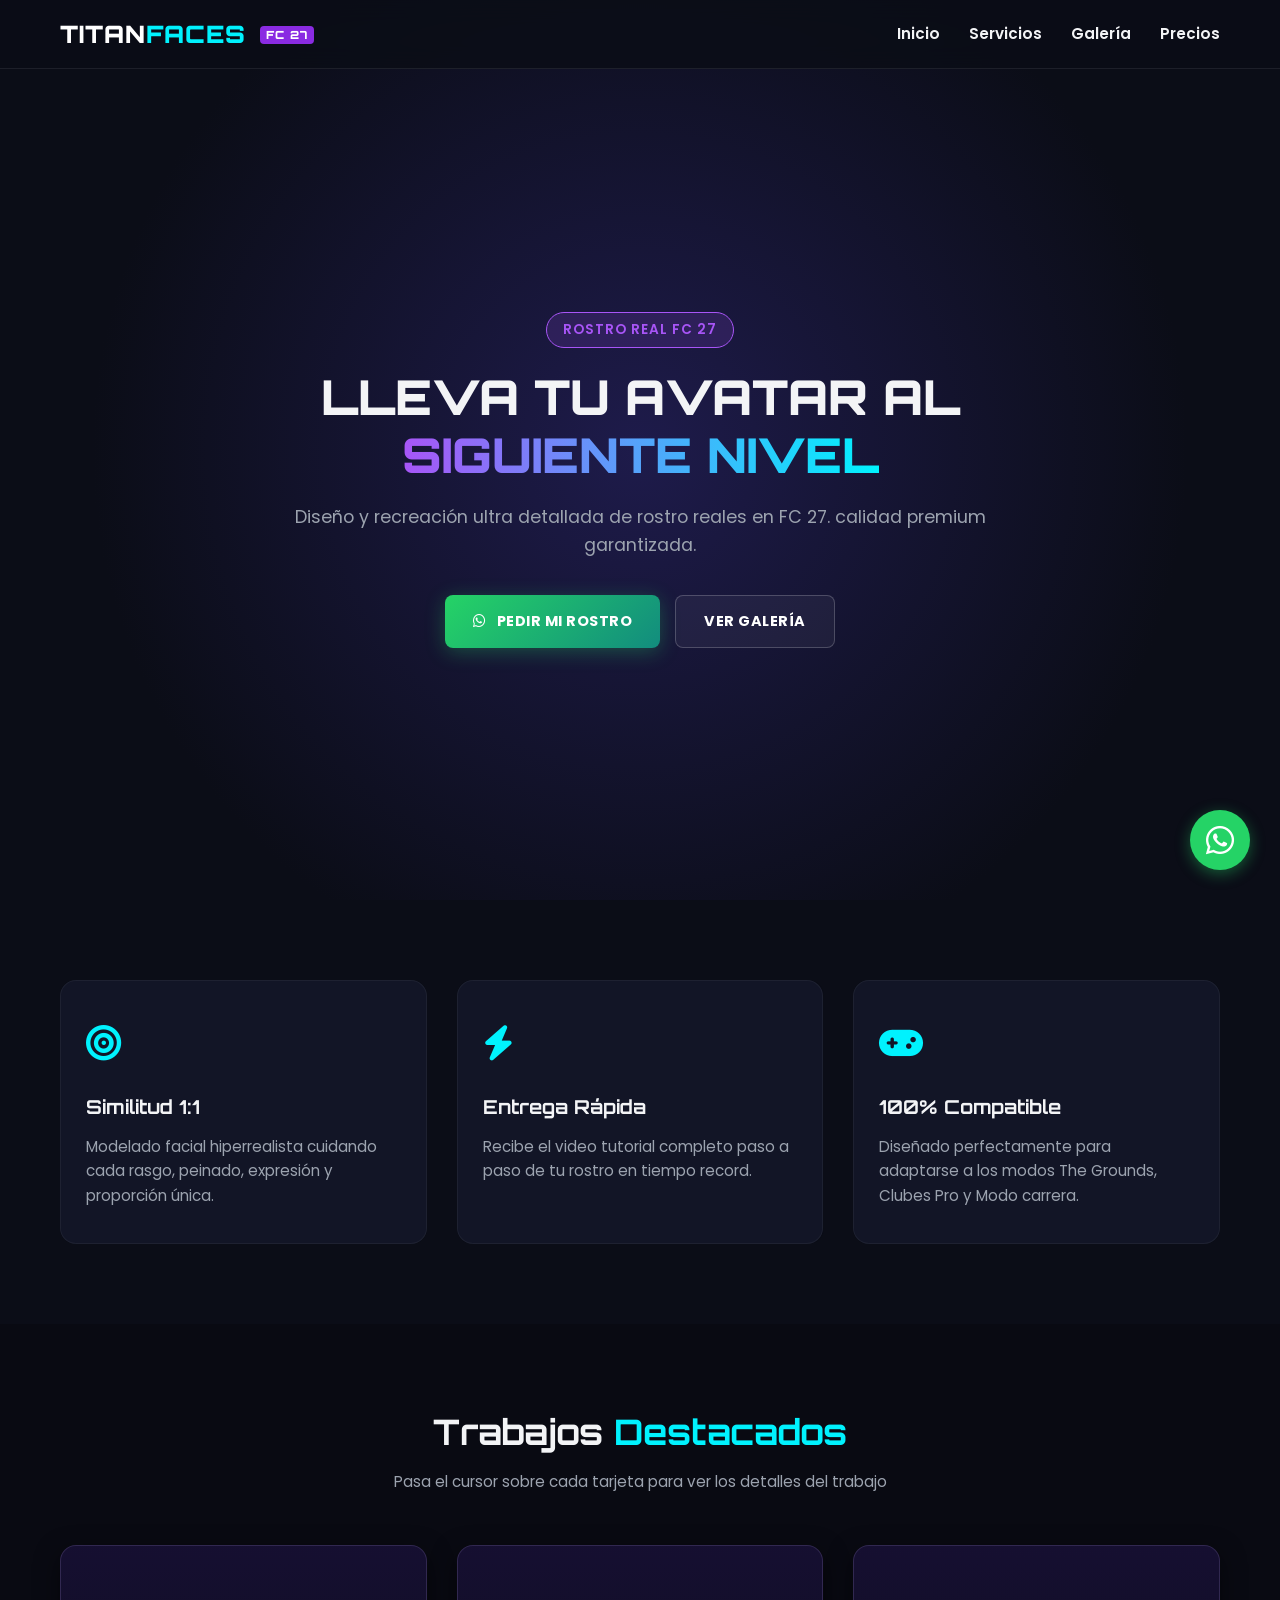
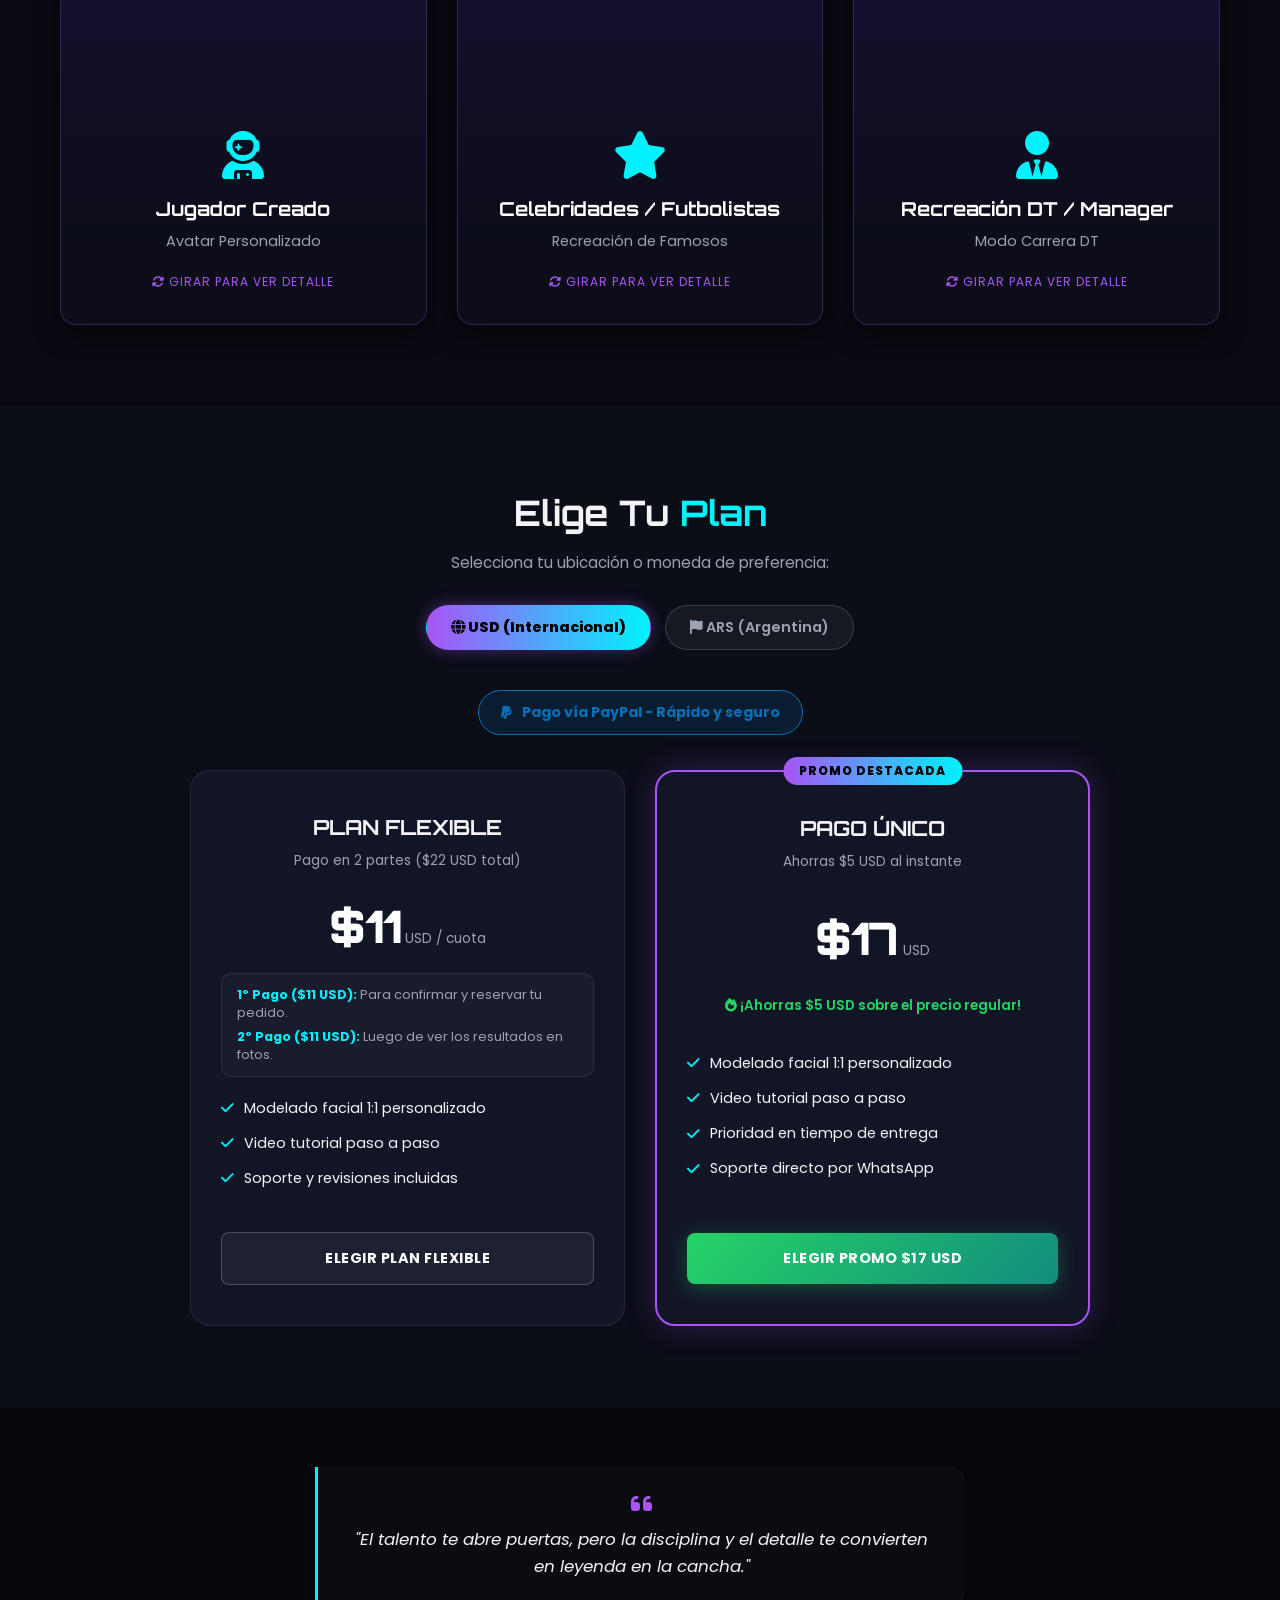
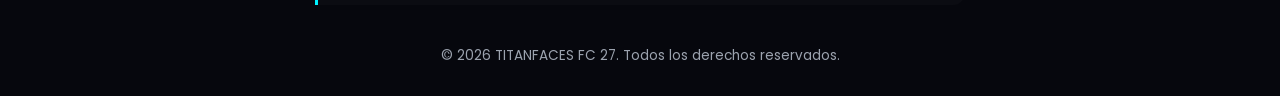
==== commit 95da1be6: "Add files via upload" ====
--- a/index.html
+++ b/index.html
@@ -30,7 +30,7 @@
   <section id="inicio" class="hero">
     <div class="hero-overlay"></div>
     <div class="container hero-content">
-      <span class="badge">Siguiente Generación FC 27</span>
+      <span class="badge">rostro real FC 27</span>
       <h1>LLEVA TU AVATAR AL <span>SIGUIENTE NIVEL</span></h1>
       <p>Diseño y recreación ultra detallada de rostro reales en FC 27. calidad premium garantizada.</p>
       <div class="hero-buttons">
@@ -94,7 +94,7 @@
                   <li><i class="fa-solid fa-check"></i> Proporciones de frente, nariz y mandíbula 1:1</li>
                   <li><i class="fa-solid fa-check"></i> Tono de piel y peinado exactos</li>
                 </ul>
-                <a href="https://wa.me/541133308593?text=Hola,%20quiero%20un%20rostro%20como%20el%20Jugador%20Creado" class="btn-card-action" target="_blank">Pedir este estilo</a>
+                <a href="#precios" class="btn-card-action">Pedir este estilo</a>
               </div>
             </div>
           </div>
@@ -123,7 +123,7 @@
                   <li><i class="fa-solid fa-check"></i> Modelado de ojos, cejas, barba y expresiones icónicas</li>
                   <li><i class="fa-solid fa-check"></i> Ajuste perfecto para lucir en la cancha</li>
                 </ul>
-                <a href="https://wa.me/541133308593?text=Hola,%20quiero%20un%20rostro%20de%20Celebridad/Futbolista" class="btn-card-action" target="_blank">Pedir este estilo</a>
+                <a href="#precios" class="btn-card-action">Pedir este estilo</a>
               </div>
             </div>
           </div>
@@ -152,7 +152,7 @@
                   <li><i class="fa-solid fa-check"></i> Rasgos maduros y expresiones de liderazgo</li>
                   <li><i class="fa-solid fa-check"></i> Ideal para vivir tu propio Modo Carrera DT</li>
                 </ul>
-                <a href="https://wa.me/541133308593?text=Hola,%20quiero%20un%20rostro%20para%20DT/Manager" class="btn-card-action" target="_blank">Pedir este estilo</a>
+                <a href="#precios" class="btn-card-action">Pedir este estilo</a>
               </div>
             </div>
           </div>
--- a/style.css
+++ b/style.css
@@ -303,6 +303,11 @@
   display: flex;
   align-items: flex-end;
   justify-content: center;
+  z-index: 2;
+}
+
+.flip-card:hover .flip-card-front {
+  pointer-events: none;
 }
 
 .card-overlay {
@@ -354,6 +359,7 @@
   display: flex;
   align-items: center;
   justify-content: center;
+  z-index: 3;
 }
 
 .card-back-darken {
@@ -368,9 +374,10 @@
 
 .card-back-content {
   position: relative;
-  z-index: 2;
+  z-index: 5;
   padding: 25px;
   text-align: left;
+  transform: translateZ(30px);
 }
 
 .card-back-content h4 {
@@ -401,6 +408,8 @@
 }
 
 .btn-card-action {
+  position: relative;
+  z-index: 10;
   display: block;
   text-align: center;
   background: var(--primary);
@@ -410,11 +419,13 @@
   border-radius: 6px;
   font-weight: 600;
   font-size: 0.85rem;
-  transition: background 0.3s ease;
+  transition: all 0.3s ease;
+  cursor: pointer;
 }
 
 .btn-card-action:hover {
   background: var(--primary-neon);
+  box-shadow: 0 0 15px rgba(168, 85, 247, 0.5);
 }
 
 /* ==========================================
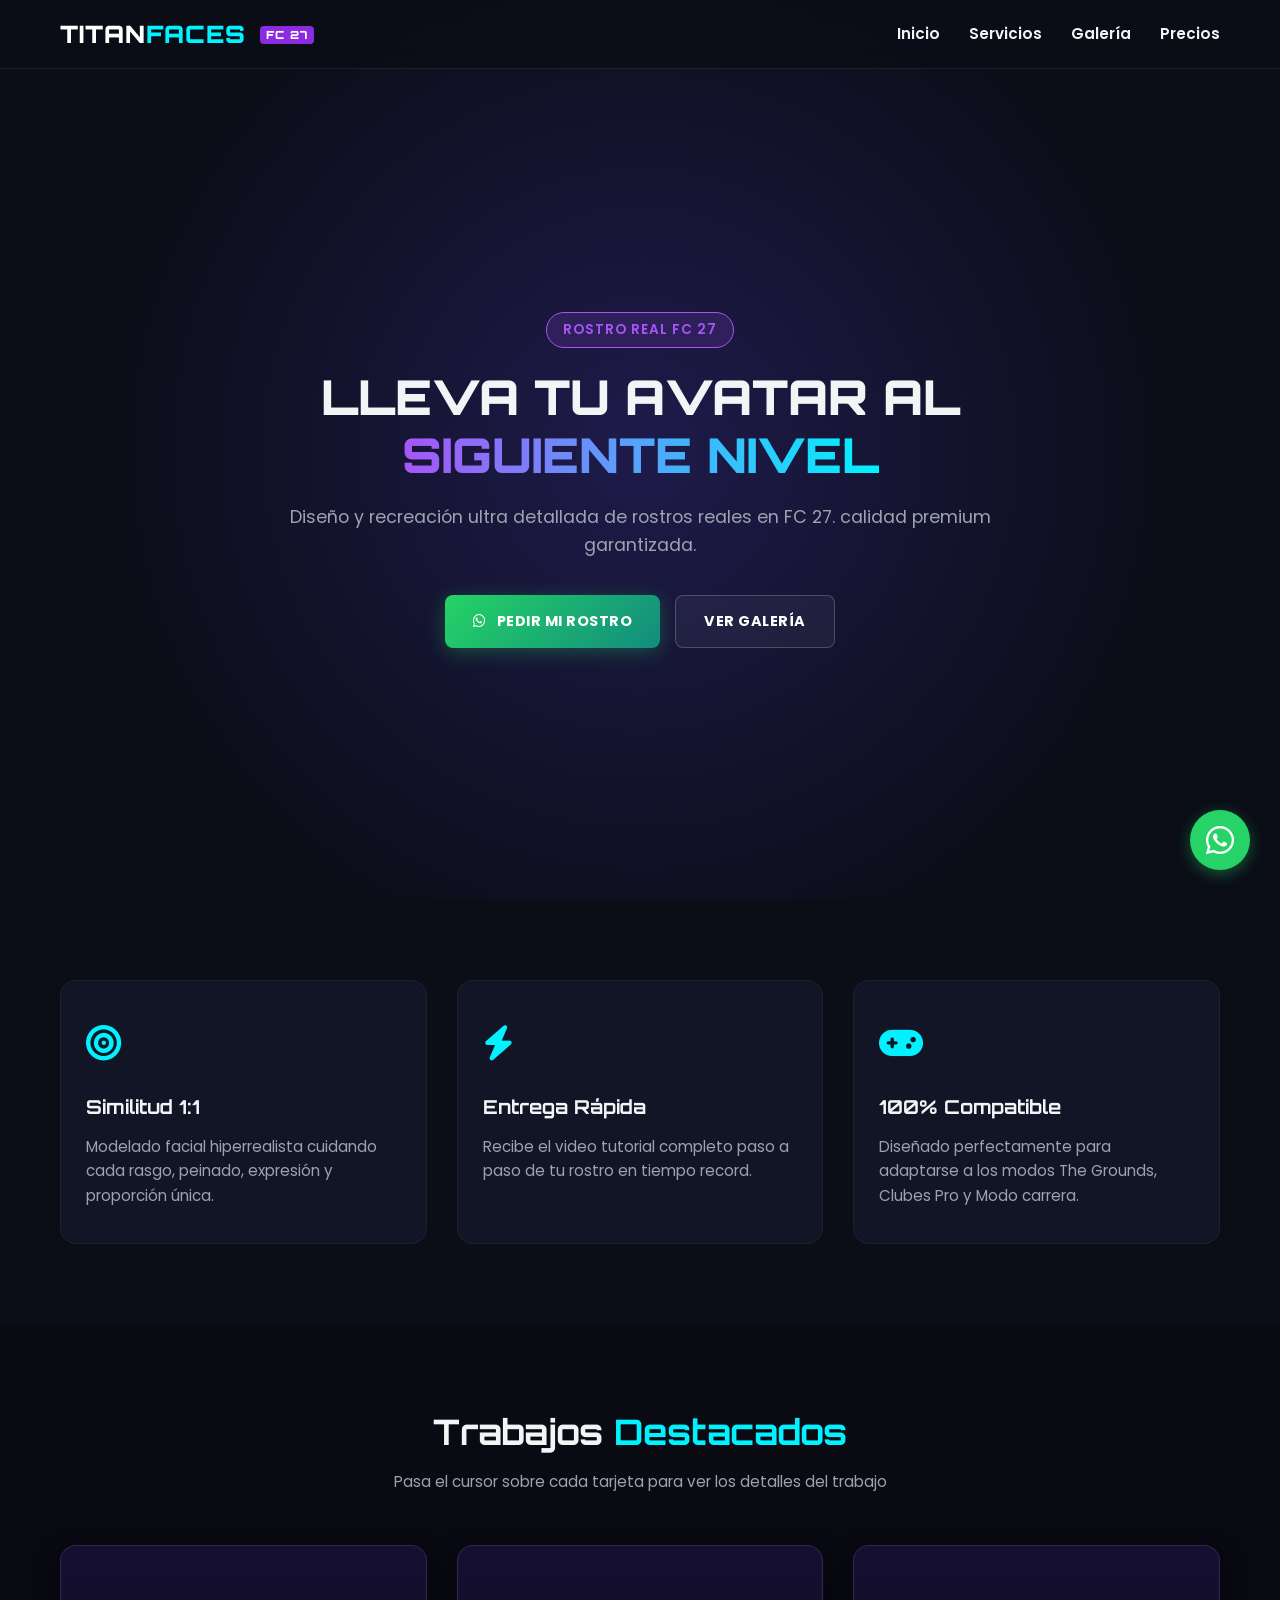
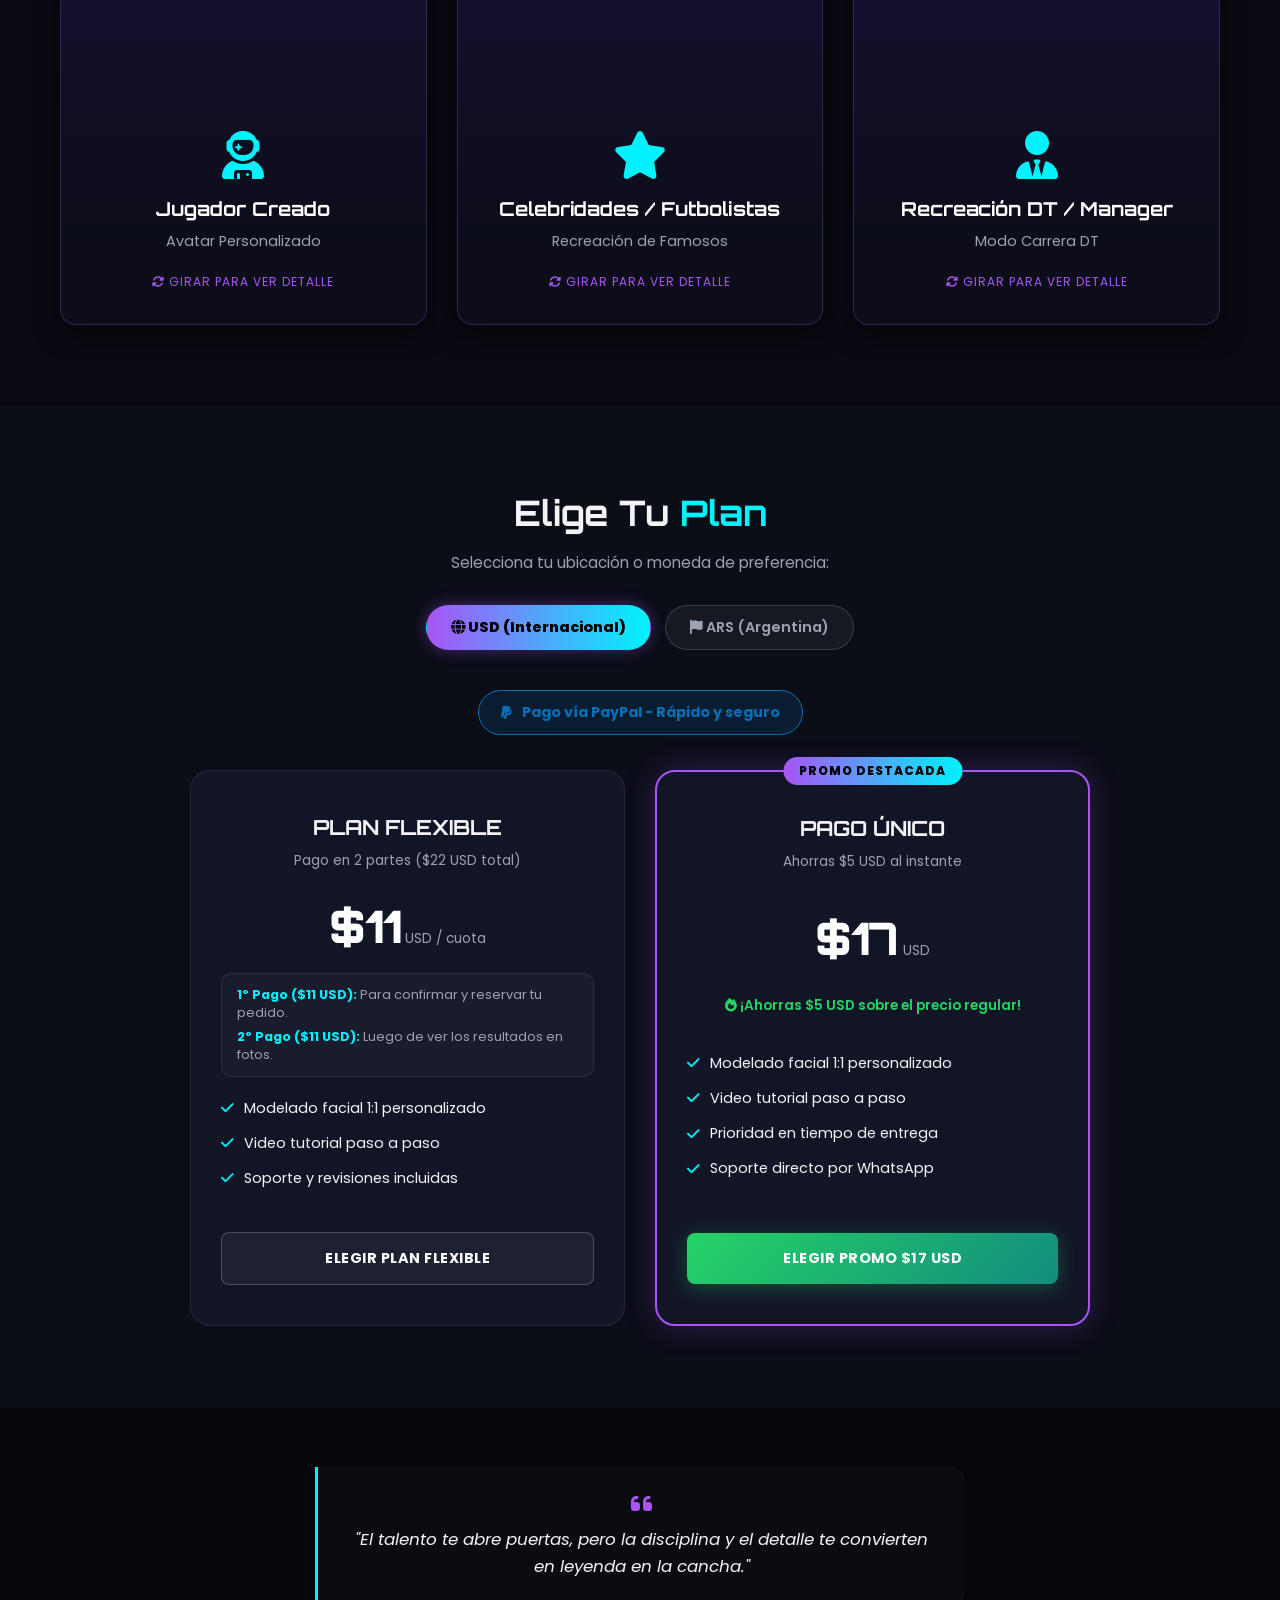
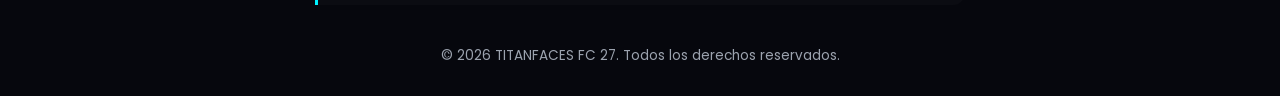
==== commit ee596095: "Add files via upload" ====
--- a/index.html
+++ b/index.html
@@ -32,7 +32,8 @@
     <div class="container hero-content">
       <span class="badge">rostro real FC 27</span>
       <h1>LLEVA TU AVATAR AL <span>SIGUIENTE NIVEL</span></h1>
-      <p>Diseño y recreación ultra detallada de rostro reales en FC 27. calidad premium garantizada.</p>
+      <p>Diseño y recreación ultra detallada de rostros reales en FC 27.
+       calidad premium garantizada.</p>
       <div class="hero-buttons">
         <a href="https://wa.me/541133308593?text=Hola,%20quiero%20cotizar%20un%20rostro%20personalizado%20para%20FC%2027" class="btn btn-primary" target="_blank">
           <i class="fa-brands fa-whatsapp"></i> Pedir Mi Rostro
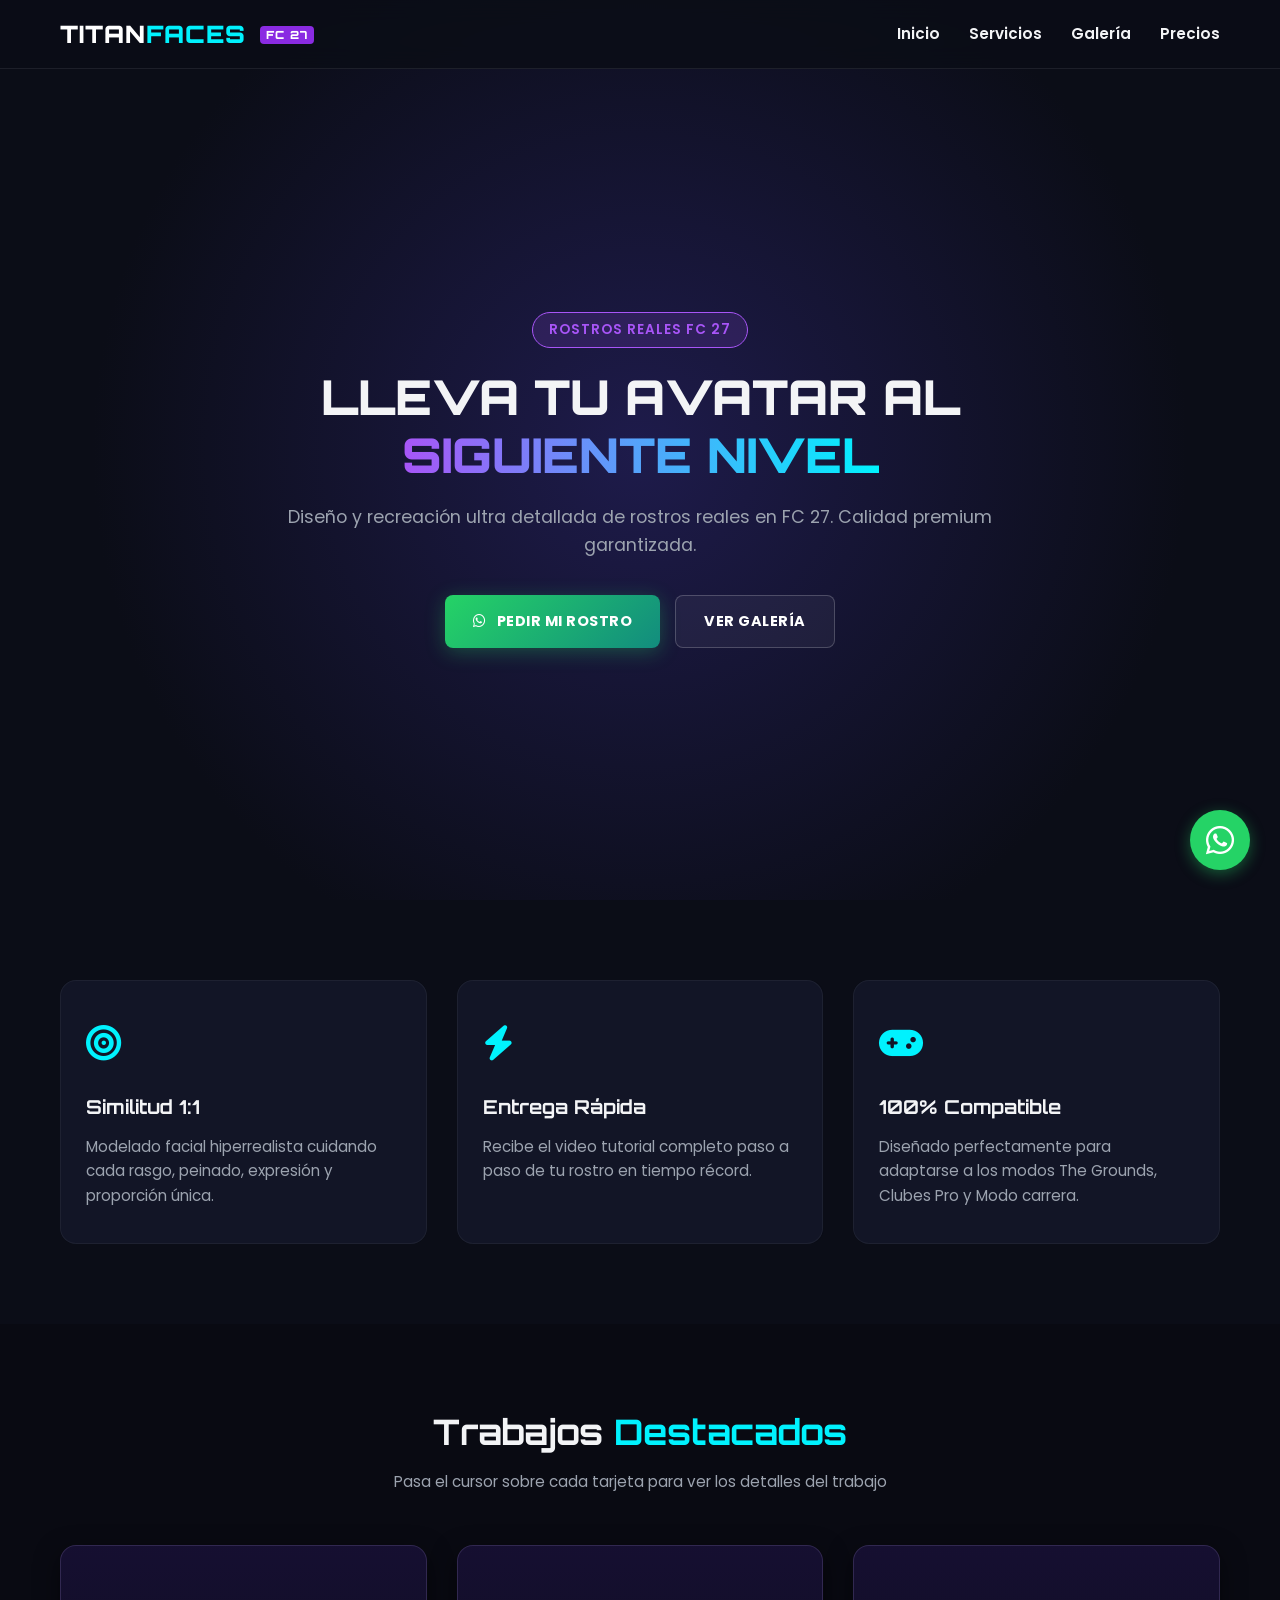
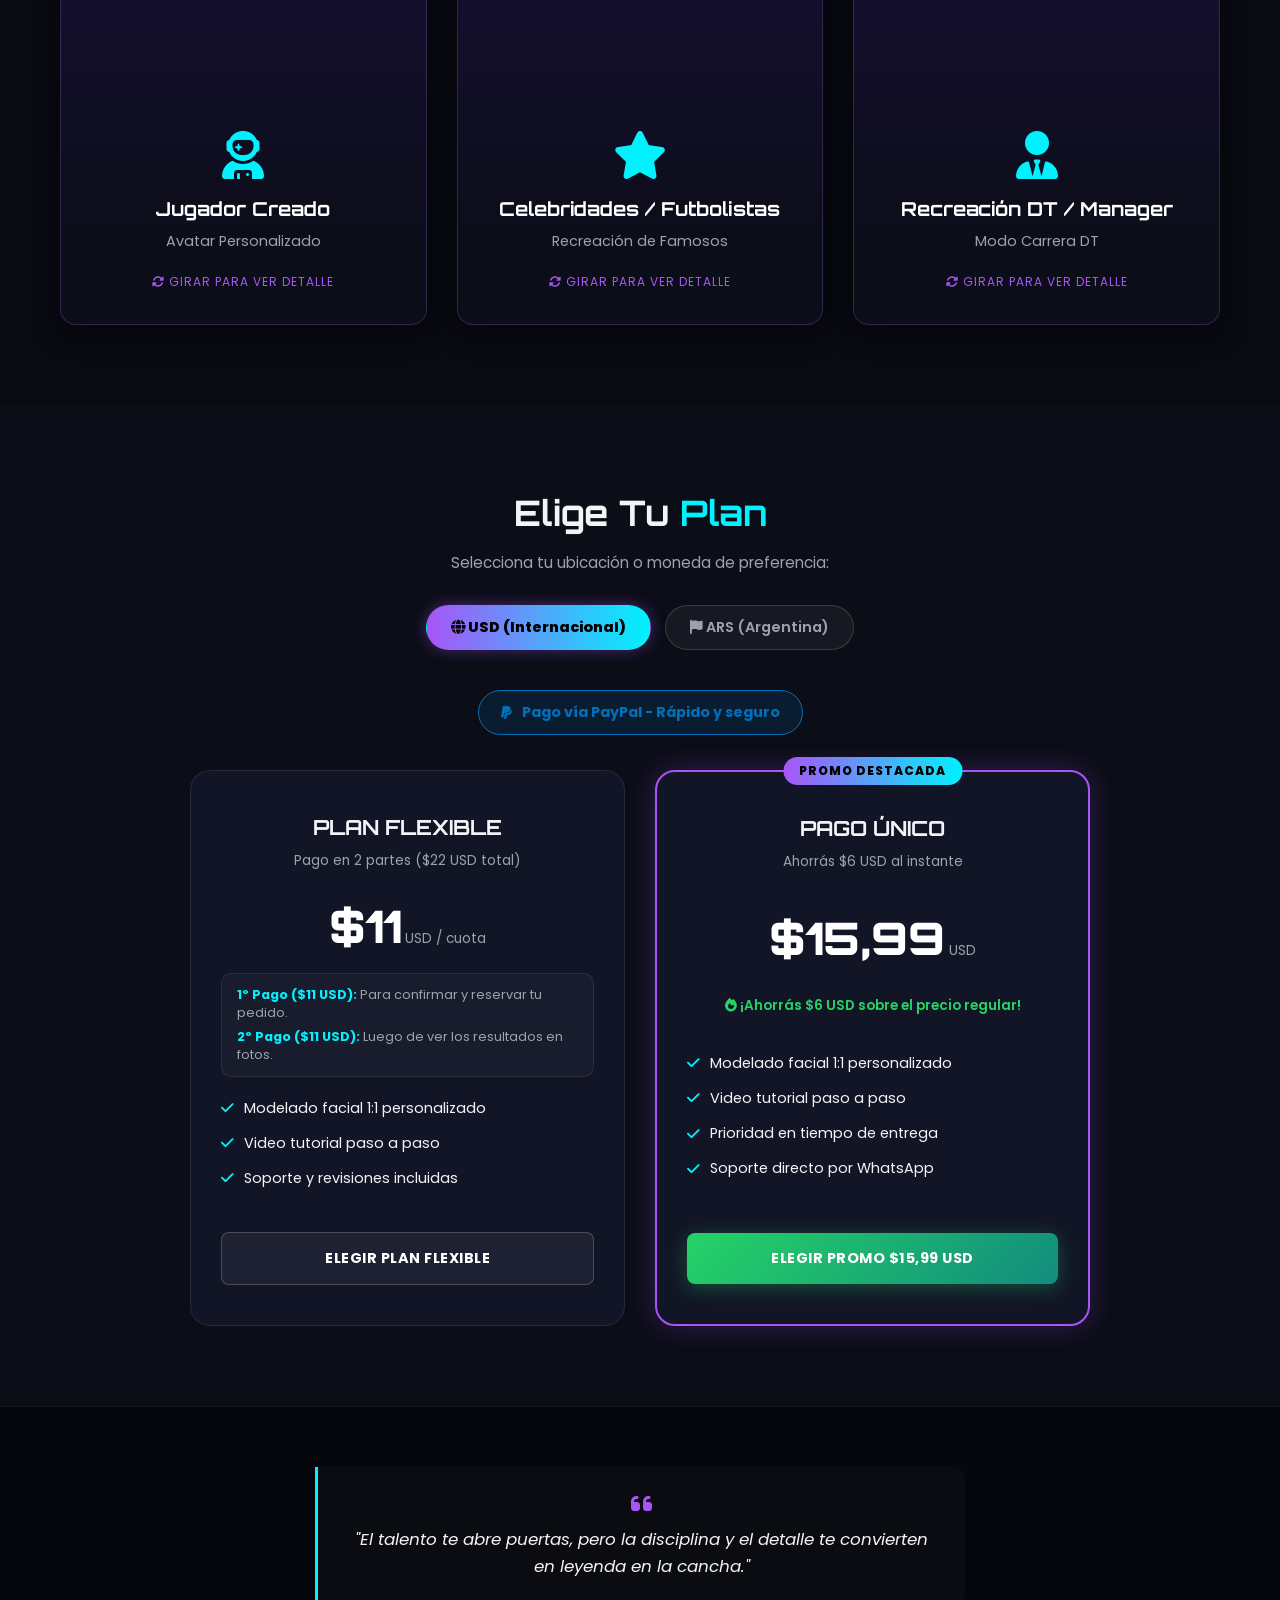
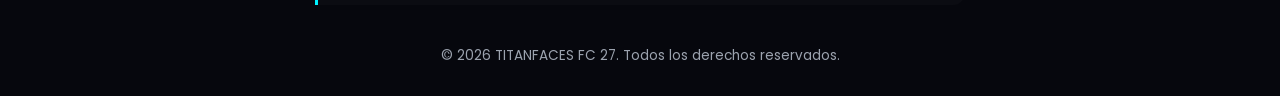
==== commit 995c87ed: "Add files via upload SUBO INDEX Y STYLE SEPARADOS" ====
--- a/index.html
+++ b/index.html
@@ -30,10 +30,9 @@
   <section id="inicio" class="hero">
     <div class="hero-overlay"></div>
     <div class="container hero-content">
-      <span class="badge">rostro real FC 27</span>
+      <span class="badge">rostros reales FC 27</span>
       <h1>LLEVA TU AVATAR AL <span>SIGUIENTE NIVEL</span></h1>
-      <p>Diseño y recreación ultra detallada de rostros reales en FC 27.
-       calidad premium garantizada.</p>
+      <p>Diseño y recreación ultra detallada de rostros reales en FC 27. Calidad premium garantizada.</p>
       <div class="hero-buttons">
         <a href="https://wa.me/541133308593?text=Hola,%20quiero%20cotizar%20un%20rostro%20personalizado%20para%20FC%2027" class="btn btn-primary" target="_blank">
           <i class="fa-brands fa-whatsapp"></i> Pedir Mi Rostro
@@ -54,7 +53,7 @@
       <div class="card">
         <div class="card-icon"><i class="fa-solid fa-bolt"></i></div>
         <h3>Entrega Rápida</h3>
-        <p>Recibe el video tutorial completo paso a paso de tu rostro en tiempo record.</p>
+        <p>Recibe el video tutorial completo paso a paso de tu rostro en tiempo récord.</p>
       </div>
       <div class="card">
         <div class="card-icon"><i class="fa-solid fa-gamepad"></i></div>
@@ -75,7 +74,6 @@
         <!-- Tarjeta 1 -->
         <div class="flip-card">
           <div class="flip-card-inner">
-            <!-- Frente -->
             <div class="flip-card-front" style="background-image: url('1000303642.jpg');">
               <div class="card-overlay"></div>
               <div class="card-front-content">
@@ -85,7 +83,6 @@
                 <span class="flip-hint"><i class="fa-solid fa-rotate"></i> Girar para ver detalle</span>
               </div>
             </div>
-            <!-- Dorso (180°) -->
             <div class="flip-card-back" style="background-image: url('1000303642.jpg');">
               <div class="card-back-darken"></div>
               <div class="card-back-content">
@@ -104,7 +101,6 @@
         <!-- Tarjeta 2 -->
         <div class="flip-card">
           <div class="flip-card-inner">
-            <!-- Frente -->
             <div class="flip-card-front" style="background-image: url('1000301912.jpg');">
               <div class="card-overlay"></div>
               <div class="card-front-content">
@@ -114,7 +110,6 @@
                 <span class="flip-hint"><i class="fa-solid fa-rotate"></i> Girar para ver detalle</span>
               </div>
             </div>
-            <!-- Dorso (180°) -->
             <div class="flip-card-back" style="background-image: url('1000301912.jpg');">
               <div class="card-back-darken"></div>
               <div class="card-back-content">
@@ -133,7 +128,6 @@
         <!-- Tarjeta 3 -->
         <div class="flip-card">
           <div class="flip-card-inner">
-            <!-- Frente -->
             <div class="flip-card-front" style="background-image: url('1000305915.jpg');">
               <div class="card-overlay"></div>
               <div class="card-front-content">
@@ -143,7 +137,6 @@
                 <span class="flip-hint"><i class="fa-solid fa-rotate"></i> Girar para ver detalle</span>
               </div>
             </div>
-            <!-- Dorso (180°) -->
             <div class="flip-card-back" style="background-image: url('1000305915.jpg');">
               <div class="card-back-darken"></div>
               <div class="card-back-content">
@@ -213,20 +206,20 @@
               <div class="popular-badge">PROMO DESTACADA</div>
               <div class="pricing-header">
                 <h3>PAGO ÚNICO</h3>
-                <p>Ahorras $5 USD al instante</p>
+                <p>Ahorrás $6 USD al instante</p>
               </div>
               <div class="price">
-                <span class="amount">$17</span>
+                <span class="amount">$15,99</span>
                 <span class="currency">USD</span>
               </div>
-              <p class="savings-text"><i class="fa-solid fa-fire"></i> ¡Ahorras $5 USD sobre el precio regular!</p>
+              <p class="savings-text"><i class="fa-solid fa-fire"></i> ¡Ahorrás $6 USD sobre el precio regular!</p>
               <ul class="pricing-features">
                 <li><i class="fa-solid fa-check"></i> Modelado facial 1:1 personalizado</li>
                 <li><i class="fa-solid fa-check"></i> Video tutorial paso a paso</li>
                 <li><i class="fa-solid fa-check"></i> Prioridad en tiempo de entrega</li>
                 <li><i class="fa-solid fa-check"></i> Soporte directo por WhatsApp</li>
               </ul>
-              <a href="https://wa.me/541133308593?text=Hola,%20quiero%20aprovechar%20la%20Promoción%20Pago%20Único%20de%2017%20USD" class="btn btn-primary btn-full" target="_blank">Elegir Promo $17 USD</a>
+              <a href="https://wa.me/541133308593?text=elijo%20la%20opcion%20de%20$15,99%20USD" class="btn btn-primary btn-full" target="_blank">Elegir Promo $15,99 USD</a>
             </div>
 
           </div>
@@ -268,20 +261,20 @@
               <div class="popular-badge">PROMO DESTACADA</div>
               <div class="pricing-header">
                 <h3>PAGO ÚNICO</h3>
-                <p>Ahorras $5 mil pesos al instante</p>
+                <p>Ahorrás $6 mil pesos al instante</p>
               </div>
               <div class="price">
-                <span class="amount">$17.000</span>
+                <span class="amount">$16 mil</span>
                 <span class="currency">ARS</span>
               </div>
-              <p class="savings-text"><i class="fa-solid fa-fire"></i> ¡Ahorras $5 mil pesos sobre el precio regular!</p>
+              <p class="savings-text"><i class="fa-solid fa-fire"></i> ¡Ahorrás $6 mil pesos sobre el precio regular!</p>
               <ul class="pricing-features">
                 <li><i class="fa-solid fa-check"></i> Modelado facial 1:1 personalizado</li>
                 <li><i class="fa-solid fa-check"></i> Video tutorial paso a paso</li>
                 <li><i class="fa-solid fa-check"></i> Prioridad en tiempo de entrega</li>
                 <li><i class="fa-solid fa-check"></i> Soporte directo por WhatsApp</li>
               </ul>
-              <a href="https://wa.me/541133308593?text=Hola,%20quiero%20aprovechar%20la%20Promoción%20Pago%20Único%20de%20$17.000" class="btn btn-primary btn-full" target="_blank">Elegir Promo $17 mil</a>
+              <a href="https://wa.me/541133308593?text=elijo%20la%20opcion%20de%20$16%20mil%20pesos" class="btn btn-primary btn-full" target="_blank">Elegir Promo $16 mil</a>
             </div>
 
           </div>
@@ -304,7 +297,7 @@
         <p class="quote-text">"El talento te abre puertas, pero la disciplina y el detalle te convierten en leyenda en la cancha."</p>
       </div>
       <div class="footer-bottom">
-        <p>&copy; 2026 TITANFACES FC 27. Todos los derechos reservados.</p>
+        <p>&copy; 2026 TITANFACES FC 27.  Todos los derechos reservados.</p>
       </div>
     </div>
   </footer>
